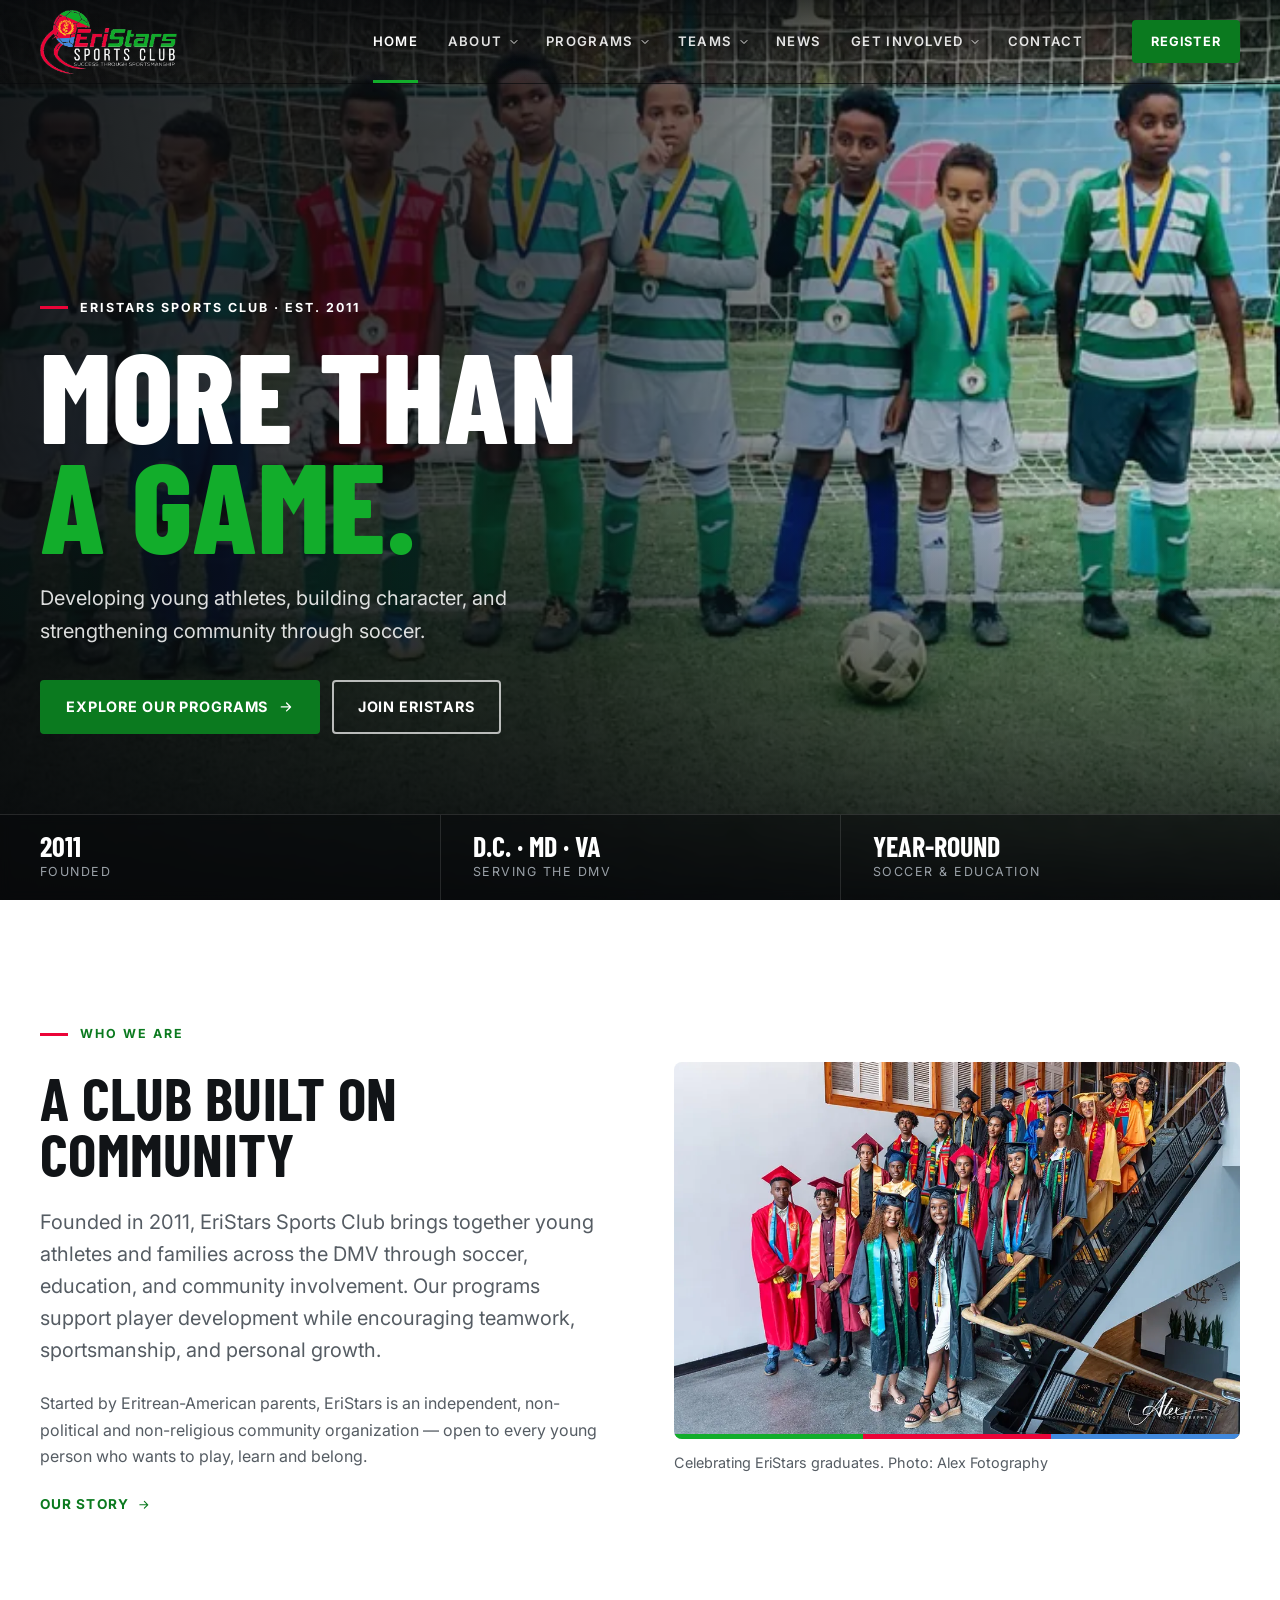
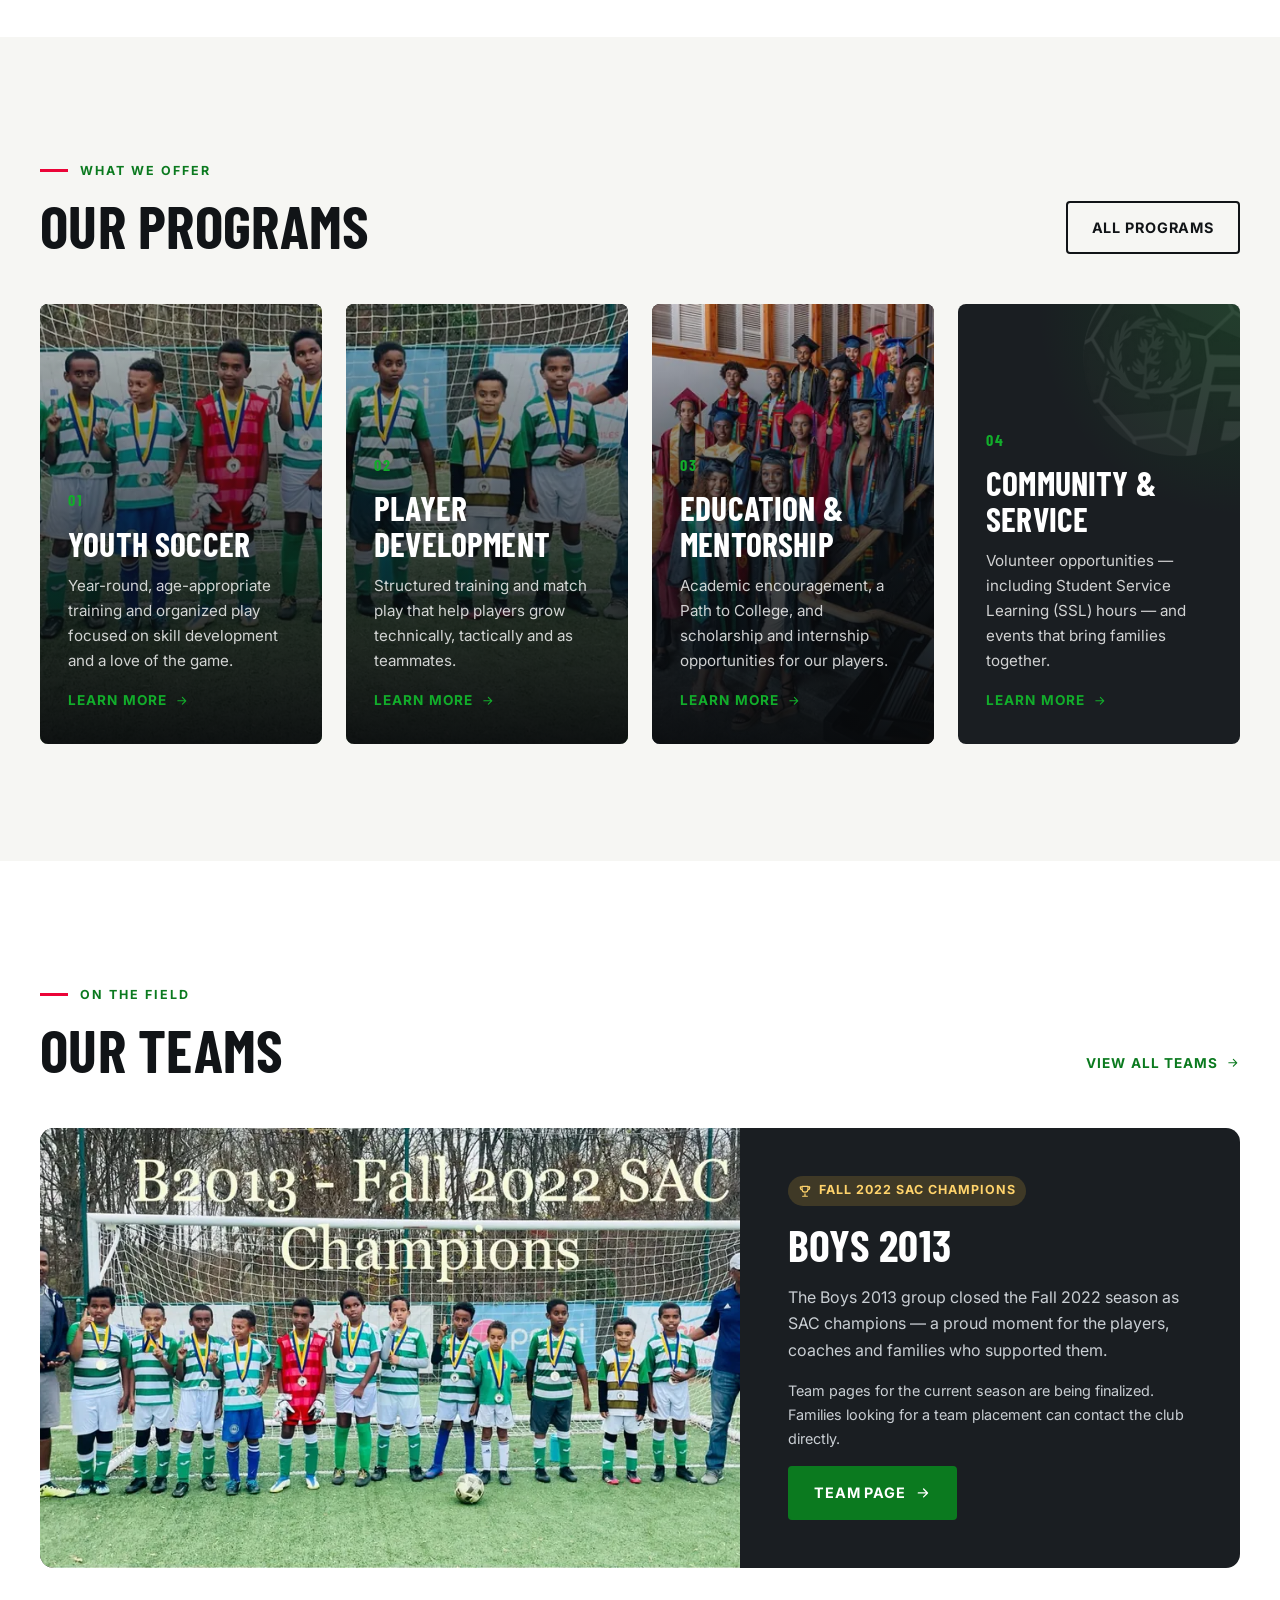
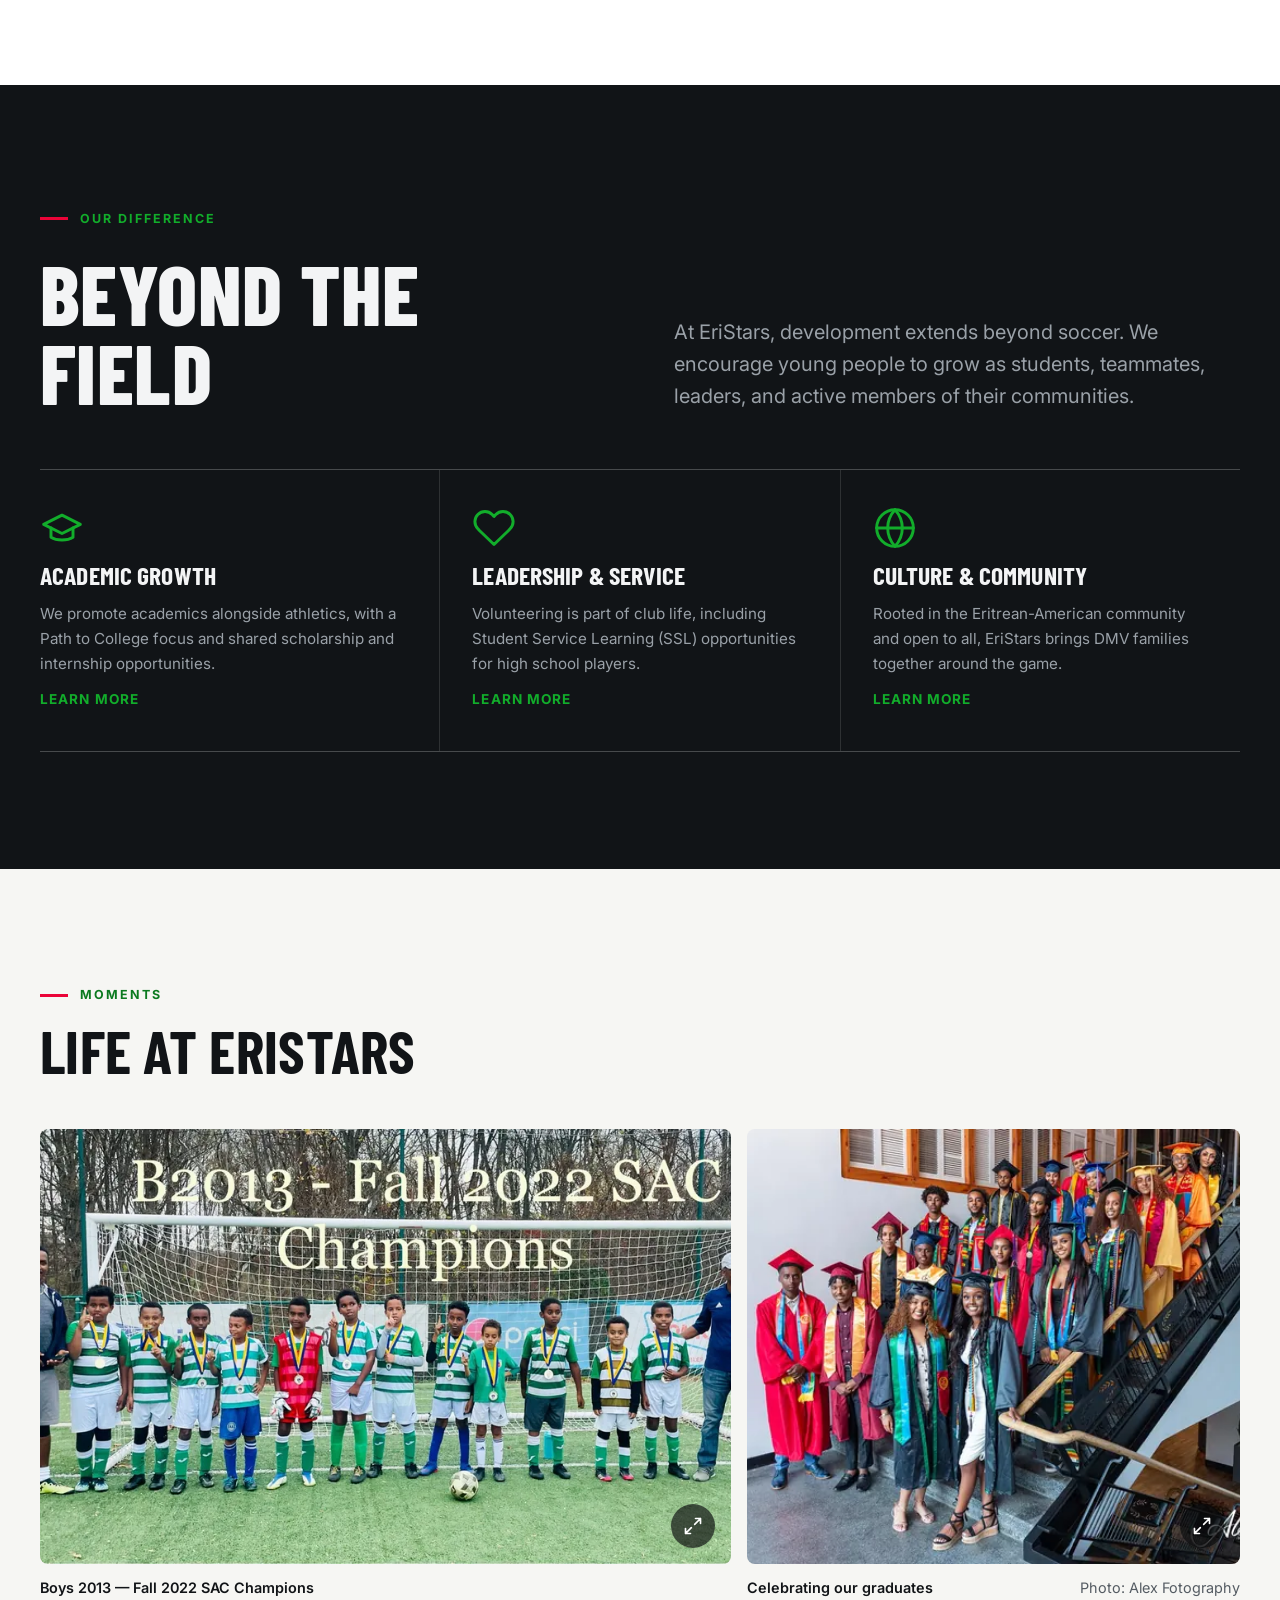
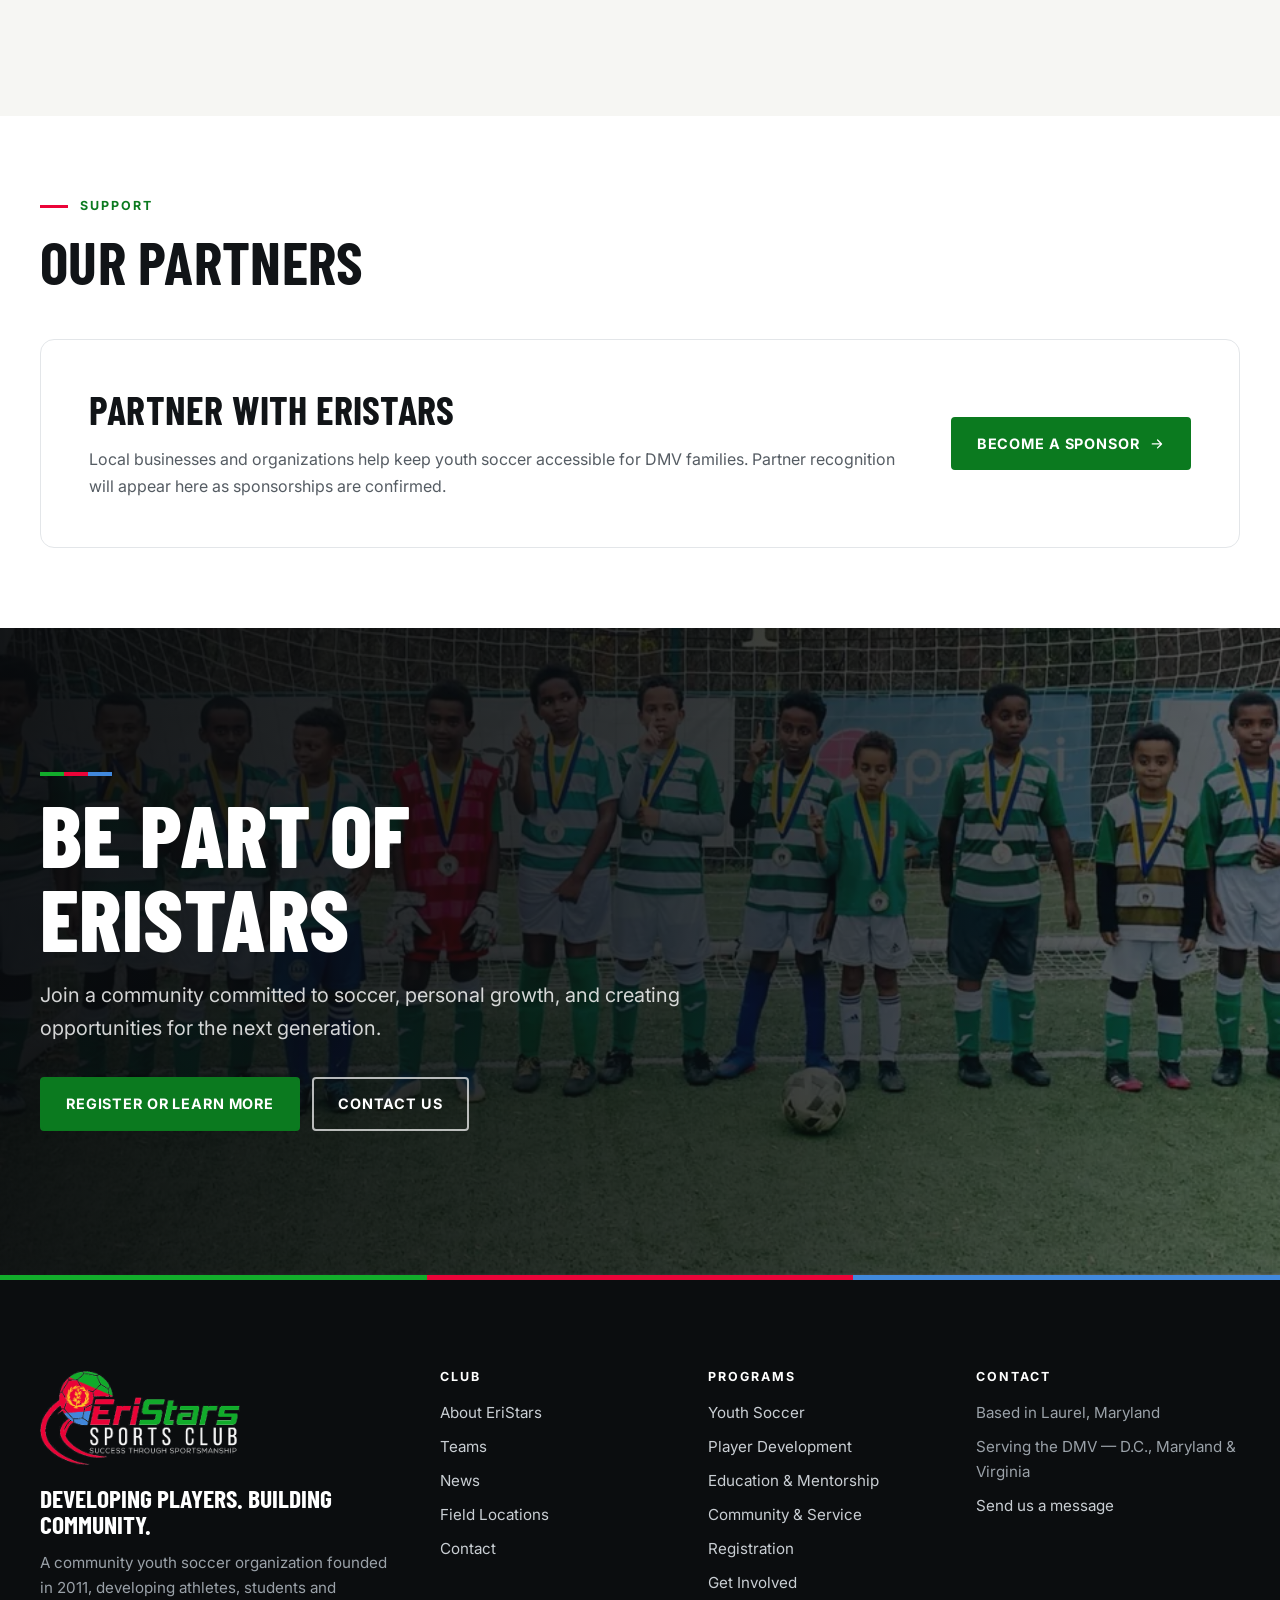
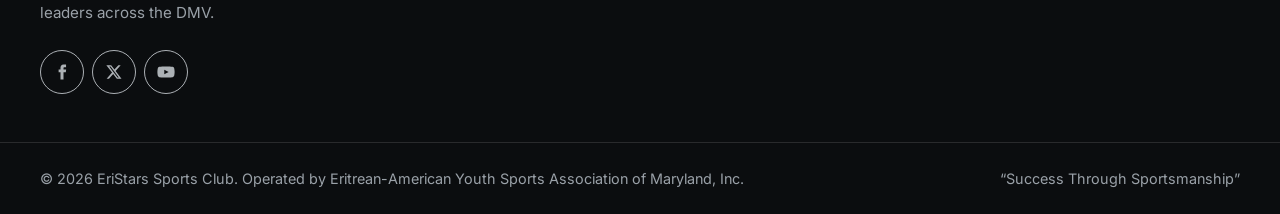
==== index.html @ a5e8aa61 "Initial Commit" ====
<!doctype html>
<html lang="en">
<head>
  <meta charset="utf-8">
  <meta name="viewport" content="width=device-width, initial-scale=1">
  <title>EriStars Sports Club | Youth Soccer in the DMV Since 2011</title>
  <meta name="description" content="EriStars Sports Club develops young athletes, builds character and strengthens community through year-round youth soccer, education and service across Washington, D.C., Maryland and Virginia.">
  <meta name="theme-color" content="#0b0d0f">
  <meta property="og:type" content="website">
  <meta property="og:site_name" content="EriStars Sports Club">
  <meta property="og:title" content="EriStars Sports Club — More Than a Game">
  <meta property="og:description" content="Developing young athletes, building character, and strengthening community through soccer across the DMV.">
  <meta property="og:image" content="assets/images/team-hero-1200.jpg">
  <meta name="twitter:card" content="summary_large_image">
  <link rel="icon" href="assets/images/favicon-32.png" sizes="32x32" type="image/png">
  <link rel="icon" href="assets/images/favicon-192.png" sizes="192x192" type="image/png">
  <link rel="apple-touch-icon" href="assets/images/apple-touch-icon.png">
  <link rel="preconnect" href="https://fonts.googleapis.com">
  <link rel="preconnect" href="https://fonts.gstatic.com" crossorigin>
  <link rel="stylesheet" href="https://fonts.googleapis.com/css2?family=Barlow+Condensed:wght@600;700;800&family=Inter:wght@400;500;600;700&display=swap">
  <link rel="stylesheet" href="assets/css/tokens.css">
  <link rel="stylesheet" href="assets/css/main.css">
  <script defer src="assets/data/site.js"></script>
  <script defer src="assets/data/images.js"></script>
  <script defer src="assets/data/programs.js"></script>
  <script defer src="assets/data/teams.js"></script>
  <script defer src="assets/data/content.js"></script>
  <script defer src="assets/js/main.js"></script>
  <script type="application/ld+json">
  {
    "@context": "https://schema.org",
    "@type": "SportsOrganization",
    "name": "EriStars Sports Club",
    "legalName": "Eritrean-American Youth Sports Association of Maryland, Inc.",
    "foundingDate": "2011",
    "sport": "Soccer",
    "description": "Community youth soccer organization founded by Eritrean-American parents, serving youth and families in the Washington, D.C. metropolitan area.",
    "address": { "@type": "PostalAddress", "addressLocality": "Laurel", "addressRegion": "MD", "addressCountry": "US" },
    "areaServed": ["Washington, DC", "Maryland", "Virginia"],
    "sameAs": [
      "https://www.facebook.com/eri.stars.58",
      "https://twitter.com/EristarC",
      "https://www.youtube.com/channel/UCK8b0le_HKcMzNmzIKthJNQ"
    ]
  }
  </script>
</head>
<body data-page="home" class="has-hero">
  <a class="skip-link" href="#main">Skip to main content</a>
  <div class="header-slot" data-site-header></div>

  <main id="main">
    <!-- 1 · Hero -->
    <section class="hero" aria-labelledby="hero-title">
      <div class="hero-media">
        <img src="assets/images/team-hero-1280.webp"
             srcset="assets/images/team-hero-768.webp 768w, assets/images/team-hero-1280.webp 1280w, assets/images/team-hero-2048.webp 2048w"
             sizes="100vw" width="2048" height="753" fetchpriority="high" decoding="async"
             alt="EriStars youth players in green-and-white striped kits line up on the field wearing medals, with two coaches.">
      </div>
      <div class="container hero-content">
        <span class="eyebrow">EriStars Sports Club · Est. 2011</span>
        <h1 class="hero-title" id="hero-title">More than <em>a game.</em></h1>
        <p class="hero-lead">Developing young athletes, building character, and strengthening community through soccer.</p>
        <div class="btn-row">
          <a class="btn" href="programs.html">Explore our programs
            <svg viewBox="0 0 24 24" fill="none" stroke="currentColor" stroke-width="2" stroke-linecap="round" stroke-linejoin="round" aria-hidden="true"><path d="M5 12h14M13 6l6 6-6 6"/></svg>
          </a>
          <a class="btn btn--outline-light" href="register.html">Join EriStars</a>
        </div>
      </div>
      <div class="hero-bar">
        <div class="container">
          <ul class="hero-facts" role="list">
            <li><strong>2011</strong><span>Founded</span></li>
            <li><strong>D.C. · MD · VA</strong><span>Serving the DMV</span></li>
            <li><strong>Year-round</strong><span>Soccer &amp; education</span></li>
          </ul>
        </div>
      </div>
    </section>

    <!-- 2 · Club introduction -->
    <section class="section" aria-labelledby="intro-title">
      <div class="container split">
        <div class="stack-lg">
          <span class="eyebrow">Who we are</span>
          <h2 id="intro-title">A club built on community</h2>
          <p class="lead">Founded in 2011, EriStars Sports Club brings together young athletes and families across the DMV through soccer, education, and community involvement. Our programs support player development while encouraging teamwork, sportsmanship, and personal growth.</p>
          <p class="text-muted">Started by Eritrean-American parents, EriStars is an independent, non-political and non-religious community organization — open to every young person who wants to play, learn and belong.</p>
          <a class="link-arrow" href="about.html#story">Our story
            <svg viewBox="0 0 24 24" fill="none" stroke="currentColor" stroke-width="2" stroke-linecap="round" stroke-linejoin="round" aria-hidden="true"><path d="M5 12h14M13 6l6 6-6 6"/></svg>
          </a>
        </div>
        <figure>
          <div class="media-frame media-frame--accent ratio-3x2">
            <img src="assets/images/graduates-960.webp"
                 srcset="assets/images/graduates-600.webp 600w, assets/images/graduates-960.webp 960w, assets/images/graduates-1500.webp 1500w"
                 sizes="(min-width: 900px) 50vw, 100vw" width="1500" height="1001" loading="lazy" decoding="async"
                 alt="A group of EriStars graduates in caps and gowns, many wearing stoles in the colors of the Eritrean flag, pose on a staircase.">
          </div>
          <figcaption class="media-caption">Celebrating EriStars graduates. Photo: Alex Fotography</figcaption>
        </figure>
      </div>
    </section>

    <!-- 3 · Programs -->
    <section class="section section--paper" aria-labelledby="programs-title">
      <div class="container">
        <div class="section-head section-head--row">
          <div class="stack">
            <span class="eyebrow">What we offer</span>
            <h2 id="programs-title">Our programs</h2>
          </div>
          <a class="btn btn--outline" href="programs.html">All programs</a>
        </div>
        <div data-render="program-cards"></div>
      </div>
    </section>

    <!-- 4 · Teams -->
    <section class="section" aria-labelledby="teams-title">
      <div class="container">
        <div class="section-head section-head--row">
          <div class="stack">
            <span class="eyebrow">On the field</span>
            <h2 id="teams-title">Our teams</h2>
          </div>
          <a class="link-arrow" href="teams.html">View all teams
            <svg viewBox="0 0 24 24" fill="none" stroke="currentColor" stroke-width="2" stroke-linecap="round" stroke-linejoin="round" aria-hidden="true"><path d="M5 12h14M13 6l6 6-6 6"/></svg>
          </a>
        </div>
        <div data-render="team-feature"></div>
      </div>
    </section>

    <!-- 5 · Beyond the field -->
    <section class="section section--dark" aria-labelledby="beyond-title">
      <div class="container">
        <div class="split" style="align-items:end;margin-bottom:clamp(2.5rem,2rem + 2vw,4rem)">
          <div class="stack-lg">
            <span class="eyebrow">Our difference</span>
            <h2 id="beyond-title" class="h1">Beyond the field</h2>
          </div>
          <p class="lead">At EriStars, development extends beyond soccer. We encourage young people to grow as students, teammates, leaders, and active members of their communities.</p>
        </div>
        <div class="pillars">
          <article class="pillar">
            <svg class="pillar-icon" viewBox="0 0 24 24" fill="none" stroke="currentColor" stroke-width="1.6" stroke-linecap="round" stroke-linejoin="round" aria-hidden="true"><path d="M22 10 12 5 2 10l10 5 10-5z"/><path d="M6 12v5c3 2 9 2 12 0v-5"/></svg>
            <h3>Academic growth</h3>
            <p>We promote academics alongside athletics, with a Path to College focus and shared scholarship and internship opportunities.</p>
            <a class="link-arrow" href="community.html#academics">Learn more</a>
          </article>
          <article class="pillar">
            <svg class="pillar-icon" viewBox="0 0 24 24" fill="none" stroke="currentColor" stroke-width="1.6" stroke-linecap="round" stroke-linejoin="round" aria-hidden="true"><path d="M20.8 4.6a5.5 5.5 0 0 0-7.8 0L12 5.7l-1-1.1a5.5 5.5 0 0 0-7.8 7.8l1 1.1L12 21l7.8-7.5 1-1.1a5.5 5.5 0 0 0 0-7.8z"/></svg>
            <h3>Leadership &amp; service</h3>
            <p>Volunteering is part of club life, including Student Service Learning (SSL) opportunities for high school players.</p>
            <a class="link-arrow" href="community.html#service">Learn more</a>
          </article>
          <article class="pillar">
            <svg class="pillar-icon" viewBox="0 0 24 24" fill="none" stroke="currentColor" stroke-width="1.6" stroke-linecap="round" stroke-linejoin="round" aria-hidden="true"><circle cx="12" cy="12" r="10"/><path d="M2 12h20M12 2a15 15 0 0 1 4 10 15 15 0 0 1-4 10 15 15 0 0 1-4-10 15 15 0 0 1 4-10z"/></svg>
            <h3>Culture &amp; community</h3>
            <p>Rooted in the Eritrean-American community and open to all, EriStars brings DMV families together around the game.</p>
            <a class="link-arrow" href="community.html#culture">Learn more</a>
          </article>
        </div>
      </div>
    </section>

    <!-- 6 · Latest news (hidden automatically until articles exist) -->
    <section class="section" aria-labelledby="news-title">
      <div class="container">
        <div class="section-head section-head--row">
          <div class="stack">
            <span class="eyebrow">News</span>
            <h2 id="news-title">Latest from EriStars</h2>
          </div>
          <a class="btn btn--outline" href="news.html">All news</a>
        </div>
        <div data-render="news-list" data-limit="3" data-hide-section-when-empty></div>
      </div>
    </section>

    <!-- 7 · Gallery -->
    <section class="section section--paper" aria-labelledby="gallery-title">
      <div class="container">
        <div class="section-head">
          <span class="eyebrow">Moments</span>
          <h2 id="gallery-title">Life at EriStars</h2>
        </div>
        <div data-render="gallery"></div>
      </div>
    </section>

    <!-- 8 · Partners -->
    <section class="section section--tight" aria-labelledby="partners-title">
      <div class="container">
        <div class="section-head">
          <span class="eyebrow">Support</span>
          <h2 id="partners-title">Our partners</h2>
        </div>
        <div data-render="partners"></div>
      </div>
    </section>

    <!-- 9 · Final call to action -->
    <section class="cta-band" aria-labelledby="cta-title">
      <div class="cta-band-media">
        <img src="assets/images/team-hero-1280.webp"
             srcset="assets/images/team-hero-768.webp 768w, assets/images/team-hero-1280.webp 1280w, assets/images/team-hero-2048.webp 2048w"
             sizes="100vw" width="2048" height="753" loading="lazy" decoding="async" alt="">
      </div>
      <div class="container">
        <div class="stripe"><span></span></div>
        <h2 id="cta-title">Be part of EriStars</h2>
        <p>Join a community committed to soccer, personal growth, and creating opportunities for the next generation.</p>
        <div class="btn-row">
          <a class="btn" href="register.html">Register or learn more</a>
          <a class="btn btn--outline-light" href="contact.html">Contact us</a>
        </div>
      </div>
    </section>
  </main>

  <div data-site-footer></div>
  <noscript><p class="container no-js-note">Some sections of this site need JavaScript. Pages: <a href="about.html">About</a> · <a href="programs.html">Programs</a> · <a href="teams.html">Teams</a> · <a href="register.html">Register</a> · <a href="contact.html">Contact</a></p></noscript>
</body>
</html>
---- assets/css/tokens.css ----
/* ==========================================================================
   EriStars design tokens
   Colors are sampled from the official club logo (assets/images/logo.png).
   Change values here; every page and component reads from these variables.
   ========================================================================== */

:root {
  /* ---- Brand (from the logo) ---- */
  --brand-green: #12ad2b;        /* "Stars" wordmark green — accents on dark backgrounds */
  --brand-green-700: #0b7a1f;    /* AA-contrast green for buttons & text on light backgrounds */
  --brand-green-800: #086418;    /* hover / pressed */
  --brand-red: #eb0438;          /* "Eri" wordmark red — used sparingly */
  --brand-red-700: #c4022e;
  --brand-blue: #4189dd;         /* ball / flag blue — identity stripe only */

  /* ---- Neutrals ---- */
  --ink-950: #0b0d0f;            /* deepest background */
  --ink-900: #111417;            /* primary dark surface */
  --ink-800: #1a1e22;
  --ink-700: #2a3036;
  --gray-600: #555c63;           /* supporting text on light (AA on white & paper) */
  --gray-500: #6b7279;
  --gray-400: #9aa1a8;           /* supporting text on dark */
  --gray-300: #c9ced3;
  --gray-200: #e3e6e9;
  --gray-100: #eef0f2;
  --paper: #f6f6f3;              /* soft off-white section background */
  --white: #ffffff;

  /* ---- Semantic ---- */
  --text: var(--ink-900);
  --text-muted: var(--gray-600);
  --text-on-dark: #f3f4f5;
  --text-on-dark-muted: var(--gray-400);
  --surface: var(--white);
  --surface-alt: var(--paper);
  --surface-dark: var(--ink-900);
  --border: var(--gray-200);
  --border-dark: rgba(255, 255, 255, 0.12);
  --focus: #3b8cff;

  /* ---- Typography ---- */
  --font-display: "Barlow Condensed", "Arial Narrow", "Helvetica Neue", Arial, sans-serif;
  --font-body: "Inter", system-ui, -apple-system, "Segoe UI", Roboto, Arial, sans-serif;

  --fs-hero: clamp(3.4rem, 1.6rem + 8vw, 8.5rem);
  --fs-h1: clamp(2.75rem, 1.7rem + 4.4vw, 5.25rem);
  --fs-h2: clamp(2.2rem, 1.5rem + 2.8vw, 3.75rem);
  --fs-h3: clamp(1.45rem, 1.2rem + 0.9vw, 1.9rem);
  --fs-h4: 1.2rem;
  --fs-lead: clamp(1.075rem, 1rem + 0.35vw, 1.25rem);
  --fs-body: 1rem;
  --fs-sm: 0.9rem;
  --fs-xs: 0.78rem;

  /* ---- Spacing (8pt scale) ---- */
  --space-1: 0.25rem;
  --space-2: 0.5rem;
  --space-3: 0.75rem;
  --space-4: 1rem;
  --space-5: 1.5rem;
  --space-6: 2rem;
  --space-7: 3rem;
  --space-8: 4rem;
  --space-9: 6rem;
  --section-y: clamp(4rem, 2.5rem + 6vw, 8rem);

  /* ---- Layout ---- */
  --container: 1240px;
  --container-narrow: 820px;
  --gutter: clamp(1rem, 0.5rem + 2.5vw, 2.5rem);
  --header-h: 72px;

  /* ---- Shape & motion ---- */
  --radius-sm: 4px;
  --radius: 8px;
  --radius-lg: 14px;
  --shadow-sm: 0 1px 2px rgba(11, 13, 15, 0.06), 0 2px 8px rgba(11, 13, 15, 0.06);
  --shadow: 0 10px 30px -12px rgba(11, 13, 15, 0.28);
  --ease: cubic-bezier(0.2, 0.7, 0.2, 1);
  --dur: 220ms;
}

@media (min-width: 1024px) {
  :root { --header-h: 84px; }
}

@media (prefers-reduced-motion: reduce) {
  :root { --dur: 0ms; }
}
---- assets/css/main.css ----
/* ==========================================================================
   EriStars Sports Club — main stylesheet
   Order: base → layout → typography → buttons → header → heroes → sections
          → components → footer → utilities
   All colors / sizes come from tokens.css.
   ========================================================================== */

/* ---------- Base ---------- */
*, *::before, *::after { box-sizing: border-box; }
html { -webkit-text-size-adjust: 100%; scroll-padding-top: calc(var(--header-h) + 16px); }
@media (prefers-reduced-motion: no-preference) { html { scroll-behavior: smooth; } }
body {
  margin: 0;
  font-family: var(--font-body);
  font-size: var(--fs-body);
  line-height: 1.65;
  color: var(--text);
  background: var(--surface);
  -webkit-font-smoothing: antialiased;
  text-rendering: optimizeLegibility;
  overflow-x: hidden;
}
img, picture, svg, video { display: block; max-width: 100%; }
img { height: auto; }
a { color: inherit; }
button, input, select, textarea { font: inherit; color: inherit; }
h1, h2, h3, h4, p, ul, ol, dl, figure { margin: 0; }
ul[role="list"], ol[role="list"] { list-style: none; padding: 0; }
:focus-visible { outline: 3px solid var(--focus); outline-offset: 3px; border-radius: 2px; }
::selection { background: var(--brand-green); color: var(--ink-950); }

.skip-link {
  position: absolute; left: 1rem; top: -100px; z-index: 1000;
  background: var(--white); color: var(--ink-900); padding: .75rem 1rem;
  font-weight: 600; border-radius: var(--radius-sm); box-shadow: var(--shadow);
}
.skip-link:focus { top: 1rem; }
.visually-hidden {
  position: absolute !important; width: 1px; height: 1px; padding: 0; margin: -1px;
  overflow: hidden; clip: rect(0 0 0 0); white-space: nowrap; border: 0;
}

/* ---------- Layout ---------- */
.container { width: 100%; max-width: calc(var(--container) + var(--gutter) * 2); margin-inline: auto; padding-inline: var(--gutter); }
.container--narrow { max-width: calc(var(--container-narrow) + var(--gutter) * 2); }

.section { padding-block: var(--section-y); }
.section--tight { padding-block: clamp(3rem, 2rem + 4vw, 5rem); }
.section--paper { background: var(--surface-alt); }
.section--dark { background: var(--surface-dark); color: var(--text-on-dark); }
.section--dark .text-muted, .section--dark .lead { color: var(--text-on-dark-muted); }

.section-head { display: grid; gap: var(--space-4); margin-bottom: clamp(2rem, 1.5rem + 2vw, 3.5rem); max-width: 760px; }
.section-head--row { max-width: none; grid-template-columns: 1fr; align-items: end; }
@media (min-width: 800px) { .section-head--row { grid-template-columns: 1fr auto; gap: var(--space-6); } }

.split { display: grid; gap: clamp(2rem, 1rem + 4vw, 5rem); align-items: center; }
@media (min-width: 900px) {
  .split { grid-template-columns: 1fr 1fr; }
  .split--wide-media { grid-template-columns: 5fr 7fr; }
  .split--reverse > :first-child { order: 2; }
}

.grid { display: grid; gap: var(--space-5); }
@media (min-width: 640px) { .grid--2, .grid--3, .grid--4 { grid-template-columns: repeat(2, 1fr); } }
@media (min-width: 1000px) { .grid--3 { grid-template-columns: repeat(3, 1fr); } .grid--4 { grid-template-columns: repeat(4, 1fr); } }

.stack > * + * { margin-top: var(--space-4); }
.stack-lg > * + * { margin-top: var(--space-5); }

/* ---------- Typography ---------- */
.display, h1, h2, h3 {
  font-family: var(--font-display);
  font-weight: 700;
  line-height: 0.95;
  letter-spacing: 0.005em;
  text-transform: uppercase;
}
h1, .h1 { font-size: var(--fs-h1); font-weight: 800; }
h2, .h2 { font-size: var(--fs-h2); }
h3, .h3 { font-size: var(--fs-h3); line-height: 1.05; }
h4, .h4 { font-family: var(--font-body); font-size: var(--fs-h4); font-weight: 700; line-height: 1.3; }
.lead { font-size: var(--fs-lead); line-height: 1.6; color: var(--text-muted); max-width: 62ch; }
.text-muted { color: var(--text-muted); }
.prose { max-width: 68ch; }
.prose p + p { margin-top: 1em; }

.eyebrow {
  display: inline-flex; align-items: center; gap: .75rem;
  font-family: var(--font-body); font-size: var(--fs-xs); font-weight: 700;
  letter-spacing: .16em; text-transform: uppercase; color: var(--brand-green-700);
}
.eyebrow::before { content: ""; width: 28px; height: 3px; background: var(--brand-red); flex: none; }
.section--dark .eyebrow, .on-dark .eyebrow { color: var(--brand-green); }

/* Tri-color identity stripe — echoes the ball/flag in the logo */
.stripe { display: flex; height: 4px; width: 72px; }
.stripe::before, .stripe::after, .stripe span { content: ""; flex: 1; }
.stripe::before { background: var(--brand-green); }
.stripe span { background: var(--brand-red); }
.stripe::after { background: var(--brand-blue); }
.stripe--full { width: 100%; height: 5px; }

/* ---------- Buttons & links ---------- */
.btn {
  --btn-bg: var(--brand-green-700); --btn-fg: var(--white); --btn-bd: var(--btn-bg);
  display: inline-flex; align-items: center; justify-content: center; gap: .6rem;
  min-height: 48px; padding: .8rem 1.5rem;
  font-family: var(--font-body); font-size: .9rem; font-weight: 700; letter-spacing: .06em; text-transform: uppercase;
  color: var(--btn-fg); background: var(--btn-bg); border: 2px solid var(--btn-bd); border-radius: var(--radius-sm);
  text-decoration: none; cursor: pointer;
  transition: background var(--dur) var(--ease), color var(--dur) var(--ease), border-color var(--dur) var(--ease), transform var(--dur) var(--ease);
}
.btn:hover { --btn-bg: var(--brand-green-800); }
.btn:active { transform: translateY(1px); }
.btn svg { width: 1.1em; height: 1.1em; flex: none; transition: transform var(--dur) var(--ease); }
.btn:hover svg { transform: translateX(3px); }
.btn--light { --btn-bg: var(--white); --btn-fg: var(--ink-900); }
.btn--light:hover { --btn-bg: var(--gray-100); }
.btn--outline { --btn-bg: transparent; --btn-fg: var(--ink-900); --btn-bd: var(--ink-900); }
.btn--outline:hover { --btn-bg: var(--ink-900); --btn-fg: var(--white); --btn-bd: var(--ink-900); }
.btn--outline-light { --btn-bg: transparent; --btn-fg: var(--white); --btn-bd: rgba(255,255,255,.7); }
.btn--outline-light:hover { --btn-bg: var(--white); --btn-fg: var(--ink-900); --btn-bd: var(--white); }
.btn--sm { min-height: 40px; padding: .55rem 1.1rem; font-size: .8rem; }
.btn-row { display: flex; flex-wrap: wrap; gap: var(--space-3); }

.link-arrow {
  display: inline-flex; align-items: center; gap: .5rem;
  font-weight: 700; font-size: .85rem; letter-spacing: .08em; text-transform: uppercase;
  color: var(--brand-green-700); text-decoration: none;
  border-bottom: 2px solid transparent; padding-bottom: 2px;
  transition: border-color var(--dur) var(--ease), gap var(--dur) var(--ease);
}
.link-arrow:hover { border-color: currentColor; gap: .75rem; }
.section--dark .link-arrow, .on-dark .link-arrow { color: var(--brand-green); }
.link-arrow svg { width: 1em; height: 1em; }

/* ---------- Header ---------- */
.header-slot { min-height: var(--header-h); }
.has-hero .header-slot { min-height: 0; }

.site-header {
  position: sticky; top: 0; z-index: 100;
  height: var(--header-h);
  background: var(--ink-950); color: var(--white);
  border-bottom: 1px solid var(--border-dark);
  transition: background var(--dur) var(--ease), border-color var(--dur) var(--ease), box-shadow var(--dur) var(--ease);
}
.has-hero .site-header { position: fixed; inset: 0 0 auto 0; }
.has-hero .site-header.is-transparent {
  background: linear-gradient(180deg, rgba(8,10,12,.7), rgba(8,10,12,0));
  border-color: transparent;
}
.site-header.is-scrolled { box-shadow: 0 8px 24px -12px rgba(0,0,0,.6); }

.header-inner { height: 100%; display: flex; align-items: center; gap: var(--space-5); }
.brand { display: flex; align-items: center; flex: none; height: 100%; padding-block: 8px; }
.brand img { height: 100%; width: auto; max-height: 64px; }

.primary-nav { display: none; margin-left: auto; height: 100%; }
.nav-list { display: flex; align-items: stretch; height: 100%; gap: .25rem; list-style: none; margin: 0; padding: 0; }
.nav-item { position: relative; display: flex; align-items: center; }
.nav-link {
  display: inline-flex; align-items: center; gap: .35rem; height: 100%;
  padding: 0 .8rem; background: none; border: 0; cursor: pointer;
  font-size: .82rem; font-weight: 600; letter-spacing: .1em; text-transform: uppercase;
  color: rgba(255,255,255,.88); text-decoration: none; position: relative;
}
.nav-link::after {
  content: ""; position: absolute; left: .8rem; right: .8rem; bottom: 0; height: 3px;
  background: var(--brand-green); transform: scaleX(0); transform-origin: left;
  transition: transform var(--dur) var(--ease);
}
.nav-link:hover, .nav-item.is-open > .nav-link { color: var(--white); }
.nav-link:hover::after, .nav-link[aria-current="page"]::after, .nav-link.is-current::after { transform: scaleX(1); }
.nav-link[aria-current="page"], .nav-link.is-current { color: var(--white); }
.nav-link .chev { width: 12px; height: 12px; transition: transform var(--dur) var(--ease); }
.nav-item.is-open .chev { transform: rotate(180deg); }

.dropdown {
  position: absolute; top: 100%; left: 0; min-width: 240px;
  background: var(--white); color: var(--ink-900);
  border-top: 3px solid var(--brand-green); border-radius: 0 0 var(--radius) var(--radius);
  box-shadow: var(--shadow); padding: .5rem; list-style: none; margin: 0;
  opacity: 0; visibility: hidden; transform: translateY(6px);
  transition: opacity var(--dur) var(--ease), transform var(--dur) var(--ease), visibility var(--dur);
}
.nav-item.is-open .dropdown { opacity: 1; visibility: visible; transform: none; }
.dropdown a {
  display: block; padding: .65rem .85rem; border-radius: var(--radius-sm);
  font-size: .92rem; font-weight: 500; text-decoration: none;
}
.dropdown a:hover, .dropdown a:focus-visible { background: var(--gray-100); color: var(--brand-green-700); }
.dropdown a[aria-current="page"] { color: var(--brand-green-700); font-weight: 700; }

.header-actions { display: flex; align-items: center; gap: var(--space-3); margin-left: auto; }
.header-register { display: none; }

.menu-toggle {
  display: inline-flex; align-items: center; justify-content: center;
  width: 48px; height: 48px; margin-right: -8px;
  background: none; border: 0; color: var(--white); cursor: pointer; border-radius: var(--radius-sm);
}
.menu-toggle svg { width: 28px; height: 28px; }

@media (min-width: 1100px) {
  .primary-nav { display: block; }
  .header-actions { margin-left: var(--space-3); }
  .header-register { display: inline-flex; }
  .menu-toggle { display: none; }
}

/* Mobile drawer */
.drawer {
  position: fixed; inset: 0; z-index: 200; visibility: hidden;
}
.drawer.is-open { visibility: visible; }
.drawer-backdrop {
  position: absolute; inset: 0; background: rgba(5,6,8,.6); opacity: 0;
  transition: opacity var(--dur) var(--ease);
}
.drawer.is-open .drawer-backdrop { opacity: 1; }
.drawer-panel {
  position: absolute; inset: 0 0 0 auto; width: min(420px, 100%);
  background: var(--ink-900); color: var(--white);
  display: flex; flex-direction: column;
  transform: translateX(100%); transition: transform 300ms var(--ease);
}
.drawer.is-open .drawer-panel { transform: none; }
.drawer-head {
  display: flex; align-items: center; justify-content: space-between;
  height: var(--header-h); padding-inline: var(--gutter); border-bottom: 1px solid var(--border-dark); flex: none;
}
.drawer-head img { height: 44px; width: auto; }
.drawer-body { overflow-y: auto; padding: var(--space-4) var(--gutter) var(--space-6); flex: 1; }
.drawer-nav { list-style: none; margin: 0; padding: 0; }
.drawer-nav > li { border-bottom: 1px solid var(--border-dark); }
.drawer-link, .drawer-toggle {
  display: flex; width: 100%; align-items: center; justify-content: space-between;
  padding: 1rem 0; min-height: 56px; background: none; border: 0; cursor: pointer; text-align: left;
  font-family: var(--font-display); font-size: 1.6rem; font-weight: 700; text-transform: uppercase; letter-spacing: .02em;
  color: var(--white); text-decoration: none;
}
.drawer-link[aria-current="page"], .drawer-toggle.is-current { color: var(--brand-green); }
.drawer-toggle svg { width: 20px; height: 20px; transition: transform var(--dur) var(--ease); }
.drawer-toggle[aria-expanded="true"] svg { transform: rotate(180deg); }
.drawer-sub { list-style: none; margin: 0; padding: 0 0 1rem; }
.drawer-sub[hidden] { display: none; }
.drawer-sub a {
  display: block; padding: .6rem 0 .6rem 1rem; border-left: 2px solid var(--ink-700);
  color: var(--gray-300); text-decoration: none; font-weight: 500;
}
.drawer-sub a:hover, .drawer-sub a[aria-current="page"] { color: var(--white); border-color: var(--brand-green); }
.drawer-foot { padding: var(--space-5) var(--gutter); border-top: 1px solid var(--border-dark); flex: none; }
.drawer-foot .btn { width: 100%; }
body.drawer-open { overflow: hidden; }

/* ---------- Home hero ---------- */
.hero {
  position: relative; isolation: isolate;
  min-height: min(100svh, 920px); display: flex; flex-direction: column; justify-content: flex-end;
  color: var(--white); background: var(--ink-950);
  padding-top: calc(var(--header-h) + 2rem);
}
.hero-media, .hero-media img { position: absolute; inset: 0; width: 100%; height: 100%; }
.hero-media { z-index: -2; }
.hero-media img { object-fit: cover; object-position: 50% 0%; }
.hero::before {
  content: ""; position: absolute; inset: 0; z-index: -1;
  background:
    linear-gradient(90deg, rgba(8,10,12,.92) 0%, rgba(8,10,12,.7) 42%, rgba(8,10,12,.25) 75%, rgba(8,10,12,.1) 100%),
    linear-gradient(0deg, rgba(8,10,12,.95) 0%, rgba(8,10,12,0) 45%);
}
@media (max-width: 799px) {
  .hero::before { background: linear-gradient(0deg, rgba(8,10,12,.96) 10%, rgba(8,10,12,.65) 55%, rgba(8,10,12,.35) 100%); }
  .hero-media img { object-position: 30% 0%; }
}
.hero-content { padding-bottom: clamp(2.5rem, 1rem + 5vw, 5rem); }
.hero-content .eyebrow { color: var(--white); }
.hero-title { font-size: var(--fs-hero); font-weight: 800; line-height: .86; margin: 1.25rem 0 1.5rem; max-width: 10ch; }
.hero-title em { font-style: normal; color: var(--brand-green); }
.hero-lead { font-size: var(--fs-lead); max-width: 46ch; color: rgba(255,255,255,.86); margin-bottom: 2rem; }
.hero-bar { border-top: 1px solid var(--border-dark); background: rgba(8,10,12,.55); backdrop-filter: blur(6px); }
.hero-facts { display: grid; grid-template-columns: repeat(3, 1fr); list-style: none; margin: 0; padding: 0; }
.hero-facts li { padding: 1.1rem 0; display: grid; gap: .1rem; }
.hero-facts li + li { padding-left: 1rem; border-left: 1px solid var(--border-dark); }
@media (min-width: 800px) { .hero-facts li + li { padding-left: 2rem; } }
.hero-facts strong { font-family: var(--font-display); font-size: clamp(1.15rem, 1rem + 1vw, 1.75rem); font-weight: 700; text-transform: uppercase; line-height: 1; }
.hero-facts span { font-size: var(--fs-xs); letter-spacing: .12em; text-transform: uppercase; color: var(--gray-400); }

/* ---------- Interior page hero ---------- */
.page-hero {
  position: relative; isolation: isolate; overflow: hidden;
  background: var(--ink-900); color: var(--white);
  padding-block: clamp(3.5rem, 2rem + 6vw, 7rem) clamp(3rem, 2rem + 4vw, 5rem);
}
.page-hero-media { position: absolute; inset: 0; z-index: -2; }
.page-hero-media img { width: 100%; height: 100%; object-fit: cover; object-position: 50% 30%; }
.page-hero::before {
  content: ""; position: absolute; inset: 0; z-index: -1;
  background: linear-gradient(90deg, rgba(10,12,14,.95) 0%, rgba(10,12,14,.8) 50%, rgba(10,12,14,.55) 100%);
}
.page-hero:not(:has(.page-hero-media))::after {
  content: ""; position: absolute; right: -6%; top: -30%; width: 46%; aspect-ratio: 1; z-index: -1;
  border-radius: 50%; border: 1px solid rgba(255,255,255,.07);
  box-shadow: 0 0 0 60px rgba(255,255,255,.015), 0 0 0 140px rgba(255,255,255,.012);
}
.page-hero h1 { margin: 1rem 0 1.25rem; max-width: 14ch; }
.page-hero .lead { color: rgba(255,255,255,.8); }
.page-hero .eyebrow { color: var(--brand-green); }
.breadcrumbs ol { display: flex; flex-wrap: wrap; gap: .5rem; list-style: none; margin: 0 0 1.5rem; padding: 0; font-size: var(--fs-xs); letter-spacing: .1em; text-transform: uppercase; color: var(--gray-400); }
.breadcrumbs li + li::before { content: "/"; margin-right: .5rem; opacity: .5; }
.breadcrumbs a { color: var(--gray-300); text-decoration: none; }
.breadcrumbs a:hover { color: var(--white); text-decoration: underline; }

/* Sub-navigation (in-page anchors) */
.subnav { position: sticky; top: var(--header-h); z-index: 50; background: var(--white); border-bottom: 1px solid var(--border); }
.subnav ul { display: flex; gap: .25rem; overflow-x: auto; list-style: none; margin: 0; padding: 0; scrollbar-width: none; }
.subnav ul::-webkit-scrollbar { display: none; }
.subnav a {
  display: block; white-space: nowrap; padding: 1rem .9rem; font-size: .8rem; font-weight: 600;
  letter-spacing: .08em; text-transform: uppercase; color: var(--gray-600); text-decoration: none;
  border-bottom: 3px solid transparent;
}
.subnav a:hover { color: var(--ink-900); border-color: var(--gray-300); }

/* ---------- Media frames ---------- */
.media-frame { position: relative; border-radius: var(--radius); overflow: hidden; background: var(--gray-100); }
.media-frame img { width: 100%; height: 100%; object-fit: cover; }
.media-frame--accent::after {
  content: ""; position: absolute; left: 0; right: 0; bottom: 0; height: 5px;
  background: linear-gradient(90deg, var(--brand-green) 0 33.33%, var(--brand-red) 33.33% 66.66%, var(--brand-blue) 66.66%);
}
.media-caption { margin-top: .75rem; font-size: var(--fs-sm); color: var(--text-muted); }
.section--dark .media-caption { color: var(--text-on-dark-muted); }
.ratio-4x3 { aspect-ratio: 4 / 3; }
.ratio-16x10 { aspect-ratio: 16 / 10; }
.ratio-3x2 { aspect-ratio: 3 / 2; }

/* Stat / fact list */
.facts { display: grid; grid-template-columns: repeat(2, 1fr); gap: 1px; background: var(--border); border: 1px solid var(--border); border-radius: var(--radius); overflow: hidden; }
.facts > div { background: var(--surface); padding: 1.25rem; }
.facts dt { font-size: var(--fs-xs); font-weight: 700; letter-spacing: .12em; text-transform: uppercase; color: var(--text-muted); }
.facts dd { margin: .3rem 0 0; font-family: var(--font-display); font-size: 1.5rem; font-weight: 700; text-transform: uppercase; line-height: 1.1; }

/* ---------- Program cards ---------- */
.program-grid { display: grid; gap: var(--space-5); }
@media (min-width: 700px) { .program-grid { grid-template-columns: repeat(2, 1fr); } }
@media (min-width: 1100px) { .program-grid--4 { grid-template-columns: repeat(4, 1fr); } }
.program-card {
  position: relative; display: flex; flex-direction: column; min-height: 440px;
  border-radius: var(--radius); overflow: hidden; color: var(--white); background: var(--ink-900);
  text-decoration: none; isolation: isolate;
}
.program-card-media { position: absolute; inset: 0; z-index: -2; }
.program-card-media img { width: 100%; height: 100%; object-fit: cover; transition: transform 600ms var(--ease); }
.program-card::before {
  content: ""; position: absolute; inset: 0; z-index: -1;
  background: linear-gradient(0deg, rgba(8,10,12,.96) 0%, rgba(8,10,12,.75) 40%, rgba(8,10,12,.15) 100%);
}
.program-card--brand { background: var(--ink-800); }
.program-card--brand::before { background: radial-gradient(120% 80% at 100% 0%, rgba(18,173,43,.18), transparent 60%); }
.program-card--brand .program-mark {
  position: absolute; right: -14%; top: -10%; width: 70%; aspect-ratio: 1; opacity: .1; z-index: -1;
  background: url("../images/favicon-192.png") center / contain no-repeat; filter: grayscale(1);
}
.program-card-body { margin-top: auto; padding: 1.75rem; display: grid; gap: .75rem; }
.program-card-num { font-family: var(--font-display); font-size: 1rem; font-weight: 700; color: var(--brand-green); letter-spacing: .1em; }
.program-card h3 { font-size: clamp(1.7rem, 1.4rem + 1vw, 2.1rem); }
.program-card p { color: rgba(255,255,255,.8); font-size: .95rem; }
.program-card .link-arrow { color: var(--brand-green); margin-top: .25rem; justify-self: start; }
.program-card:hover .program-card-media img { transform: scale(1.04); }
.program-card:hover .link-arrow { border-color: currentColor; gap: .75rem; }

/* ---------- Program detail (programs page) ---------- */
.program-detail { display: grid; gap: clamp(1.5rem, 1rem + 3vw, 4rem); padding-block: clamp(2.5rem, 2rem + 3vw, 4.5rem); border-top: 1px solid var(--border); }
.program-detail:first-child { border-top: 0; padding-top: 0; }
@media (min-width: 900px) { .program-detail { grid-template-columns: 5fr 7fr; } }
.program-detail-media { border-radius: var(--radius); overflow: hidden; aspect-ratio: 4 / 3; background: var(--ink-800); position: relative; }
.program-detail-media img { width: 100%; height: 100%; object-fit: cover; }
.program-detail-media.is-brand { display: grid; place-items: center; }
.program-detail-media.is-brand img { width: 38%; height: auto; object-fit: contain; opacity: .9; }
.program-detail h2 { font-size: clamp(2rem, 1.5rem + 2vw, 3rem); margin: .75rem 0 1rem; }
.info-list { display: grid; gap: 0; margin-top: 1.5rem; border-top: 1px solid var(--border); }
.info-list > div { display: grid; grid-template-columns: 1fr; gap: .15rem; padding: .85rem 0; border-bottom: 1px solid var(--border); }
@media (min-width: 560px) { .info-list > div { grid-template-columns: 180px 1fr; gap: 1rem; } }
.info-list dt { font-size: var(--fs-xs); font-weight: 700; letter-spacing: .12em; text-transform: uppercase; color: var(--text-muted); padding-top: .2rem; }
.info-list dd { margin: 0; }
.tbc { color: var(--text-muted); font-style: italic; }
.checklist { list-style: none; padding: 0; display: grid; gap: .6rem; }
.checklist li { position: relative; padding-left: 1.75rem; }
.checklist li::before {
  content: ""; position: absolute; left: 0; top: .5em; width: 12px; height: 12px;
  border-radius: 2px; background: var(--brand-green-700); transform: rotate(45deg) scale(.75);
}

/* ---------- Team cards / feature ---------- */
.team-feature { display: grid; border-radius: var(--radius-lg); overflow: hidden; background: var(--ink-800); color: var(--white); }
@media (min-width: 960px) { .team-feature { grid-template-columns: 7fr 5fr; } }
.team-feature-media { position: relative; min-height: 280px; }
.team-feature-media img { position: absolute; inset: 0; width: 100%; height: 100%; object-fit: cover; }
.team-feature-body { padding: clamp(1.75rem, 1rem + 3vw, 3rem); display: grid; align-content: center; gap: 1rem; }
.team-feature-body h3 { font-size: clamp(2rem, 1.5rem + 2vw, 2.75rem); }
.team-feature-body p { color: var(--gray-300); }

.badge {
  display: inline-flex; align-items: center; gap: .4rem; align-self: start; justify-self: start;
  padding: .3rem .65rem; border-radius: 999px;
  font-size: var(--fs-xs); font-weight: 700; letter-spacing: .08em; text-transform: uppercase;
  background: var(--gray-100); color: var(--ink-800);
}
.badge--green { background: rgba(18,173,43,.14); color: var(--brand-green-800); }
.on-dark .badge, .team-feature .badge, .section--dark .badge { background: rgba(255,255,255,.1); color: var(--white); }
.badge--honour { background: rgba(255, 200, 60, .16) !important; color: #ffd36b !important; }
.badge svg { width: 14px; height: 14px; }

.team-card {
  display: flex; flex-direction: column; border-radius: var(--radius); overflow: hidden;
  background: var(--surface); border: 1px solid var(--border); text-decoration: none;
  transition: border-color var(--dur) var(--ease), box-shadow var(--dur) var(--ease), transform var(--dur) var(--ease);
}
.team-card:hover { border-color: var(--gray-300); box-shadow: var(--shadow); transform: translateY(-2px); }
.team-card-media { aspect-ratio: 16 / 10; background: var(--ink-800); position: relative; overflow: hidden; }
.team-card-media img { width: 100%; height: 100%; object-fit: cover; }
.team-card-media.is-placeholder { display: grid; place-items: center; }
.team-card-media.is-placeholder img { width: 30%; height: auto; opacity: .85; }
.team-card-body { padding: 1.25rem 1.25rem 1.5rem; display: grid; gap: .5rem; }
.team-card-body h3 { font-size: 1.75rem; }
.team-card-meta { display: flex; flex-wrap: wrap; gap: .4rem; }

/* ---------- Pillars (beyond the field) ---------- */
.pillars { display: grid; gap: 1px; background: var(--border-dark); border-top: 1px solid var(--border-dark); border-bottom: 1px solid var(--border-dark); }
@media (min-width: 800px) { .pillars { grid-template-columns: repeat(3, 1fr); } }
.pillar { background: var(--surface-dark); padding: 2rem 0; display: grid; gap: .75rem; align-content: start; }
@media (min-width: 800px) { .pillar { padding: 2.25rem 2rem; } .pillar:first-child { padding-left: 0; } }
.pillar-icon { width: 44px; height: 44px; color: var(--brand-green); }
.pillar h3 { font-size: 1.6rem; }
.pillar p { color: var(--gray-400); font-size: .95rem; }

/* Light pillars / value cards */
.value-card { padding: 1.75rem; border-radius: var(--radius); background: var(--surface); border: 1px solid var(--border); display: grid; gap: .6rem; align-content: start; }
.section--paper .value-card { border-color: transparent; box-shadow: var(--shadow-sm); }
.value-card-icon { width: 40px; height: 40px; color: var(--brand-green-700); }
.value-card h3 { font-size: 1.5rem; }
.value-card p { color: var(--text-muted); font-size: .95rem; }

/* ---------- News ---------- */
.news-card { display: flex; flex-direction: column; text-decoration: none; }
.news-card-media { aspect-ratio: 16 / 10; border-radius: var(--radius); overflow: hidden; background: var(--gray-100); }
.news-card-media img { width: 100%; height: 100%; object-fit: cover; transition: transform 500ms var(--ease); }
.news-card:hover .news-card-media img { transform: scale(1.04); }
.news-card-body { padding-top: 1.1rem; display: grid; gap: .5rem; }
.news-meta { display: flex; flex-wrap: wrap; gap: .5rem 1rem; font-size: var(--fs-xs); font-weight: 600; letter-spacing: .1em; text-transform: uppercase; color: var(--text-muted); }
.news-meta .cat { color: var(--brand-green-700); }
.news-card h3 { font-size: 1.6rem; text-decoration: underline transparent 2px; text-underline-offset: 4px; transition: text-decoration-color var(--dur); }
.news-card:hover h3 { text-decoration-color: currentColor; }
.news-card p { color: var(--text-muted); font-size: .95rem; }
.filter-bar { display: flex; flex-wrap: wrap; gap: .5rem; margin-bottom: 2rem; }
.filter-bar button {
  min-height: 40px; padding: .4rem 1rem; border-radius: 999px; border: 1px solid var(--border); background: var(--surface);
  font-size: .85rem; font-weight: 600; cursor: pointer;
}
.filter-bar button[aria-pressed="true"] { background: var(--ink-900); color: var(--white); border-color: var(--ink-900); }

.article-header { max-width: var(--container-narrow); }
.article-body { font-size: 1.075rem; }
.article-body p, .article-body ul, .article-body ol { margin-bottom: 1.2em; }
.article-body h2 { font-size: 2rem; margin: 2rem 0 1rem; }
.article-figure { margin: 2rem 0; }
.article-figure img { border-radius: var(--radius); width: 100%; }
.article-figure figcaption { margin-top: .6rem; font-size: var(--fs-sm); color: var(--text-muted); }

/* ---------- Gallery ---------- */
.gallery { display: grid; gap: var(--space-4); }
@media (min-width: 800px) { .gallery { grid-template-columns: 7fr 5fr; grid-auto-rows: minmax(0, auto); } }
.gallery-item { margin: 0; }
.gallery-btn {
  display: block; width: 100%; padding: 0; border: 0; background: var(--ink-800); cursor: zoom-in;
  border-radius: var(--radius); overflow: hidden; position: relative;
}
.gallery-btn img { width: 100%; height: 100%; object-fit: cover; aspect-ratio: 4 / 3; transition: transform 600ms var(--ease), opacity var(--dur); }
@media (min-width: 800px) {
  .gallery-btn img { aspect-ratio: auto; height: clamp(340px, 34vw, 500px); }
}
.gallery-btn:hover img { transform: scale(1.03); }
.gallery-btn .zoom {
  position: absolute; right: 1rem; bottom: 1rem; width: 44px; height: 44px; border-radius: 50%;
  display: grid; place-items: center; background: rgba(8,10,12,.65); color: var(--white);
}
.gallery-btn .zoom svg { width: 20px; height: 20px; }
.gallery-item figcaption { margin-top: .75rem; font-size: var(--fs-sm); color: var(--text-muted); display: flex; justify-content: space-between; gap: 1rem; flex-wrap: wrap; }
.section--dark .gallery-item figcaption { color: var(--gray-400); }
.gallery-item figcaption strong { color: var(--text); font-weight: 600; }
.section--dark .gallery-item figcaption strong { color: var(--white); }

.lightbox { border: 0; padding: 0; background: transparent; max-width: 100vw; max-height: 100vh; width: 100vw; height: 100vh; margin: 0; }
.lightbox::backdrop { background: rgba(5,6,8,.92); }
.lightbox-inner { height: 100%; display: grid; grid-template-rows: auto 1fr auto; padding: 1rem; color: var(--white); }
.lightbox-close {
  justify-self: end; width: 48px; height: 48px; border-radius: 50%; border: 1px solid rgba(255,255,255,.3);
  background: transparent; color: var(--white); cursor: pointer; display: grid; place-items: center;
}
.lightbox-close svg { width: 22px; height: 22px; }
.lightbox-figure { display: grid; place-items: center; min-height: 0; margin: 0; }
.lightbox-figure img { max-width: 100%; max-height: calc(100vh - 160px); object-fit: contain; border-radius: var(--radius-sm); }
.lightbox-caption { text-align: center; padding: 1rem; color: var(--gray-300); font-size: var(--fs-sm); }

/* ---------- Partners ---------- */
.partner-grid { display: grid; grid-template-columns: repeat(2, 1fr); gap: 1px; background: var(--border); border: 1px solid var(--border); }
@media (min-width: 700px) { .partner-grid { grid-template-columns: repeat(4, 1fr); } }
.partner-grid a, .partner-grid div { display: grid; place-items: center; background: var(--surface); padding: 2rem; min-height: 140px; }
.partner-grid img { max-height: 64px; width: auto; filter: grayscale(1); opacity: .75; transition: filter var(--dur), opacity var(--dur); }
.partner-grid a:hover img { filter: none; opacity: 1; }

/* ---------- CTA band ---------- */
.cta-band { position: relative; isolation: isolate; overflow: hidden; background: var(--ink-950); color: var(--white); padding-block: clamp(5rem, 3rem + 8vw, 9rem); }
.cta-band-media { position: absolute; inset: 0; z-index: -2; }
.cta-band-media img { width: 100%; height: 100%; object-fit: cover; object-position: 50% 40%; }
.cta-band::before { content: ""; position: absolute; inset: 0; z-index: -1; background: linear-gradient(90deg, rgba(8,10,12,.95), rgba(8,10,12,.78) 60%, rgba(8,10,12,.6)); }
.cta-band h2 { font-size: clamp(2.75rem, 1.5rem + 5vw, 5.5rem); font-weight: 800; max-width: 12ch; margin: 1rem 0 1.25rem; }
.cta-band p { color: rgba(255,255,255,.82); font-size: var(--fs-lead); max-width: 52ch; margin-bottom: 2rem; }

/* Inline CTA panel (light) */
.panel {
  border-radius: var(--radius-lg); padding: clamp(1.75rem, 1rem + 3vw, 3rem);
  background: var(--surface); border: 1px solid var(--border);
  display: grid; gap: 1.25rem;
}
@media (min-width: 860px) { .panel--row { grid-template-columns: 1fr auto; align-items: center; gap: 3rem; } }
.panel--dark { background: var(--ink-900); color: var(--white); border-color: var(--ink-900); }
.panel--dark p { color: var(--gray-300); }
.panel h3 { font-size: clamp(1.75rem, 1.4rem + 1.4vw, 2.5rem); }

/* ---------- Empty / pending states ---------- */
.empty-state {
  display: grid; gap: .9rem; justify-items: start;
  padding: clamp(1.75rem, 1rem + 3vw, 3rem); border-radius: var(--radius-lg);
  border: 1.5px dashed var(--gray-300); background: var(--surface);
}
.section--paper .empty-state { background: var(--white); }
.section--dark .empty-state { background: transparent; border-color: var(--ink-700); }
.empty-state-icon { width: 48px; height: 48px; padding: 11px; border-radius: 50%; background: var(--gray-100); color: var(--brand-green-700); }
.section--dark .empty-state-icon { background: var(--ink-800); color: var(--brand-green); }
.empty-state h3 { font-size: 1.75rem; }
.empty-state p { color: var(--text-muted); max-width: 60ch; }
.section--dark .empty-state p { color: var(--gray-400); }

/* ---------- Steps ---------- */
.steps { display: grid; gap: var(--space-5); counter-reset: step; list-style: none; padding: 0; }
@media (min-width: 800px) { .steps { grid-template-columns: repeat(3, 1fr); } }
.steps li { counter-increment: step; padding-top: 1.25rem; border-top: 3px solid var(--ink-900); display: grid; gap: .5rem; }
.steps li::before { content: "0" counter(step); font-family: var(--font-display); font-size: 3.25rem; font-weight: 800; line-height: 1; color: var(--brand-green-700); }
.steps h3 { font-size: 1.5rem; }
.steps p { color: var(--text-muted); }

/* ---------- Registration cards ---------- */
.reg-card { border: 1px solid var(--border); border-radius: var(--radius); padding: 1.5rem; display: grid; gap: 1rem; background: var(--surface); }
.reg-card-head { display: flex; justify-content: space-between; gap: 1rem; align-items: start; flex-wrap: wrap; }
.reg-card h3 { font-size: 1.75rem; }
.status { display: inline-flex; align-items: center; gap: .45rem; font-size: var(--fs-xs); font-weight: 700; letter-spacing: .1em; text-transform: uppercase; padding: .35rem .7rem; border-radius: 999px; border: 1.5px solid currentColor; }
.status::before { content: ""; width: 8px; height: 8px; border-radius: 50%; background: currentColor; }
.status--open { color: var(--brand-green-700); }
.status--closed { color: var(--gray-600); }
.status--soon { color: #9a6200; }

/* ---------- People ---------- */
.person-card { display: grid; gap: .9rem; }
.person-photo { aspect-ratio: 4 / 5; border-radius: var(--radius); overflow: hidden; background: var(--ink-800); display: grid; place-items: center; }
.person-photo img { width: 100%; height: 100%; object-fit: cover; }
.person-photo .initials { font-family: var(--font-display); font-size: 3.5rem; font-weight: 800; color: var(--gray-400); }
.person-card h3 { font-size: 1.5rem; }
.person-role { font-size: var(--fs-xs); font-weight: 700; letter-spacing: .12em; text-transform: uppercase; color: var(--brand-green-700); }
.person-card p { color: var(--text-muted); font-size: .95rem; }

/* ---------- Locations ---------- */
.location-card { display: grid; border: 1px solid var(--border); border-radius: var(--radius-lg); overflow: hidden; }
@media (min-width: 900px) { .location-card { grid-template-columns: 1fr 1fr; } }
.location-map { min-height: 300px; background: var(--gray-100); }
.location-map iframe { width: 100%; height: 100%; min-height: 300px; border: 0; display: block; }
.location-body { padding: 2rem; display: grid; gap: 1rem; align-content: start; }

/* ---------- Forms ---------- */
.form { display: grid; gap: 1.25rem; }
.form-row { display: grid; gap: 1.25rem; }
@media (min-width: 640px) { .form-row--2 { grid-template-columns: 1fr 1fr; } }
.field { display: grid; gap: .4rem; }
.field label { font-weight: 600; font-size: .92rem; }
.field .req { color: var(--brand-red-700); margin-left: .15rem; }
.field input, .field textarea, .field select {
  width: 100%; min-height: 50px; padding: .75rem 1rem; font-size: 1rem;
  border: 1.5px solid var(--gray-300); border-radius: var(--radius-sm); background: var(--white);
  transition: border-color var(--dur), box-shadow var(--dur);
}
.field textarea { min-height: 160px; resize: vertical; }
.field input:hover, .field textarea:hover { border-color: var(--gray-500); }
.field input:focus, .field textarea:focus, .field select:focus { outline: none; border-color: var(--brand-green-700); box-shadow: 0 0 0 3px rgba(18,173,43,.22); }
.field [aria-invalid="true"] { border-color: var(--brand-red-700); }
.field-error { color: var(--brand-red-700); font-size: var(--fs-sm); font-weight: 500; display: flex; gap: .4rem; align-items: center; }
.field-error:empty { display: none; }
.field-error::before { content: "!"; display: inline-grid; place-items: center; width: 18px; height: 18px; border-radius: 50%; background: var(--brand-red-700); color: var(--white); font-size: .7rem; font-weight: 800; flex: none; }
.hp-field { position: absolute; left: -10000px; }
.form-status { padding: 1rem 1.25rem; border-radius: var(--radius-sm); font-weight: 500; border-left: 4px solid; }
.form-status[hidden] { display: none; }
.form-status--success { background: rgba(18,173,43,.1); border-color: var(--brand-green-700); color: var(--brand-green-800); }
.form-status--error { background: rgba(235,4,56,.07); border-color: var(--brand-red-700); color: #8f0022; }
.form-status--info { background: var(--gray-100); border-color: var(--ink-700); color: var(--ink-800); }
.form-status a { font-weight: 700; }

.contact-list { list-style: none; padding: 0; display: grid; gap: 1.25rem; }
.contact-list li { display: grid; grid-template-columns: 44px 1fr; gap: 1rem; align-items: start; }
.contact-list .ic { width: 44px; height: 44px; border-radius: 50%; display: grid; place-items: center; background: var(--gray-100); color: var(--brand-green-700); }
.contact-list .ic svg { width: 20px; height: 20px; }
.contact-list strong { display: block; font-size: var(--fs-xs); letter-spacing: .12em; text-transform: uppercase; color: var(--text-muted); }

.social-links { display: flex; gap: .5rem; list-style: none; padding: 0; margin: 0; }
.social-links a {
  width: 44px; height: 44px; display: grid; place-items: center; border-radius: 50%;
  border: 1px solid currentColor; color: inherit; opacity: .85; transition: background var(--dur), color var(--dur), opacity var(--dur);
}
.social-links a:hover { opacity: 1; background: var(--brand-green); border-color: var(--brand-green); color: var(--ink-950); }
.social-links svg { width: 18px; height: 18px; }

/* ---------- Footer ---------- */
.site-footer { background: var(--ink-950); color: var(--gray-300); font-size: .95rem; }
.footer-top { padding-block: clamp(3.5rem, 2.5rem + 4vw, 6rem) 3rem; display: grid; gap: 2.5rem; }
@media (min-width: 720px) { .footer-top { grid-template-columns: repeat(2, 1fr); } }
@media (min-width: 1080px) { .footer-top { grid-template-columns: 1.6fr 1fr 1fr 1.2fr; gap: 3rem; } }
.footer-brand img { width: 200px; height: auto; margin-bottom: 1.25rem; }
.footer-brand .footer-tagline { font-family: var(--font-display); font-size: 1.6rem; font-weight: 700; text-transform: uppercase; line-height: 1.05; color: var(--white); margin-bottom: .75rem; }
.footer-brand p { color: var(--gray-400); max-width: 40ch; }
.footer-col h2 { font-family: var(--font-body); font-size: var(--fs-xs); font-weight: 700; letter-spacing: .16em; color: var(--white); margin-bottom: 1.1rem; }
.footer-col ul { list-style: none; padding: 0; margin: 0; display: grid; gap: .55rem; }
.footer-col a { color: var(--gray-300); text-decoration: none; }
.footer-col a:hover { color: var(--white); text-decoration: underline; text-underline-offset: 3px; }
.footer-col address { font-style: normal; display: grid; gap: .55rem; color: var(--gray-400); }
.footer-bottom { border-top: 1px solid var(--border-dark); padding-block: 1.5rem; display: flex; flex-wrap: wrap; justify-content: space-between; gap: .75rem 2rem; font-size: var(--fs-sm); color: var(--gray-400); }
.footer-bottom a { color: var(--gray-300); }

/* ---------- Utilities ---------- */
.mt-0 { margin-top: 0 !important; }
.mt-4 { margin-top: var(--space-4); }
.mt-5 { margin-top: var(--space-5); }
.mt-6 { margin-top: var(--space-6); }
.mt-7 { margin-top: var(--space-7); }
.center { text-align: center; }
.js-hide-if-empty[data-empty="true"] { display: none; }
.no-js-note { padding: 1rem; background: var(--gray-100); border-radius: var(--radius-sm); }

@media (prefers-reduced-motion: reduce) {
  *, *::before, *::after { transition-duration: 0ms !important; animation-duration: 0ms !important; }
}

@media print {
  .site-header, .drawer, .site-footer, .cta-band, .subnav { display: none !important; }
  .hero, .page-hero { color: #000; background: none; min-height: 0; padding: 1rem 0; }
  .hero::before, .page-hero::before, .hero-media, .page-hero-media { display: none; }
}

/* ---------- Additions: dropdown toggles, tables ---------- */
.has-dropdown > a.nav-link { padding-right: .15rem; }
.has-dropdown > a.nav-link::after { right: .15rem; }
.dd-toggle { padding-left: .2rem !important; padding-right: .6rem !important; }
.dd-toggle::after { display: none; }

.table { width: 100%; border-collapse: collapse; font-size: .95rem; min-width: 480px; }
.table th { text-align: left; font-size: var(--fs-xs); font-weight: 700; letter-spacing: .1em; text-transform: uppercase; color: var(--text-muted); padding: .75rem .75rem .75rem 0; border-bottom: 2px solid var(--ink-900); }
.table td { padding: .85rem .75rem .85rem 0; border-bottom: 1px solid var(--border); vertical-align: top; }
.split--form { align-items: start; }
@media (min-width: 900px) { .split--form { grid-template-columns: 7fr 5fr; } }
.page-hero .team-card-meta { margin-top: 1rem; }
.page-hero .badge { background: rgba(255,255,255,.12); color: var(--white); }
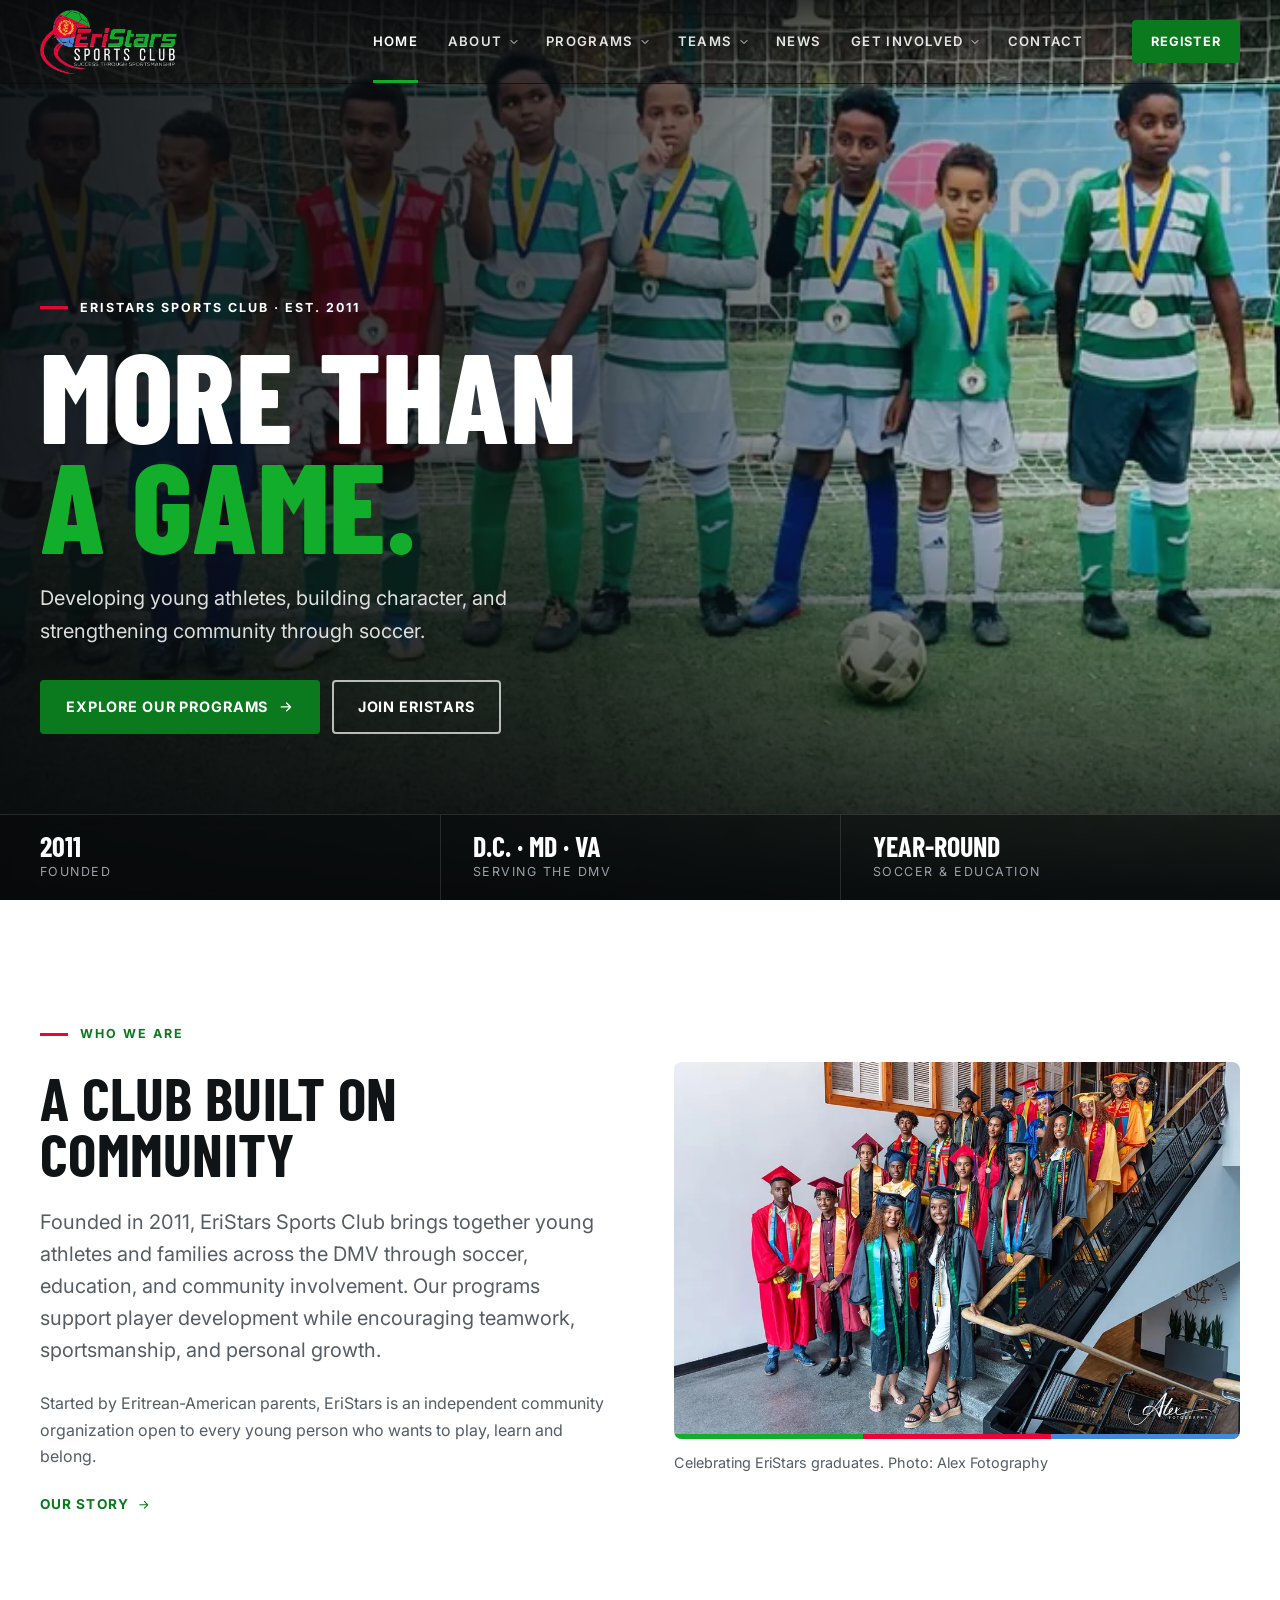
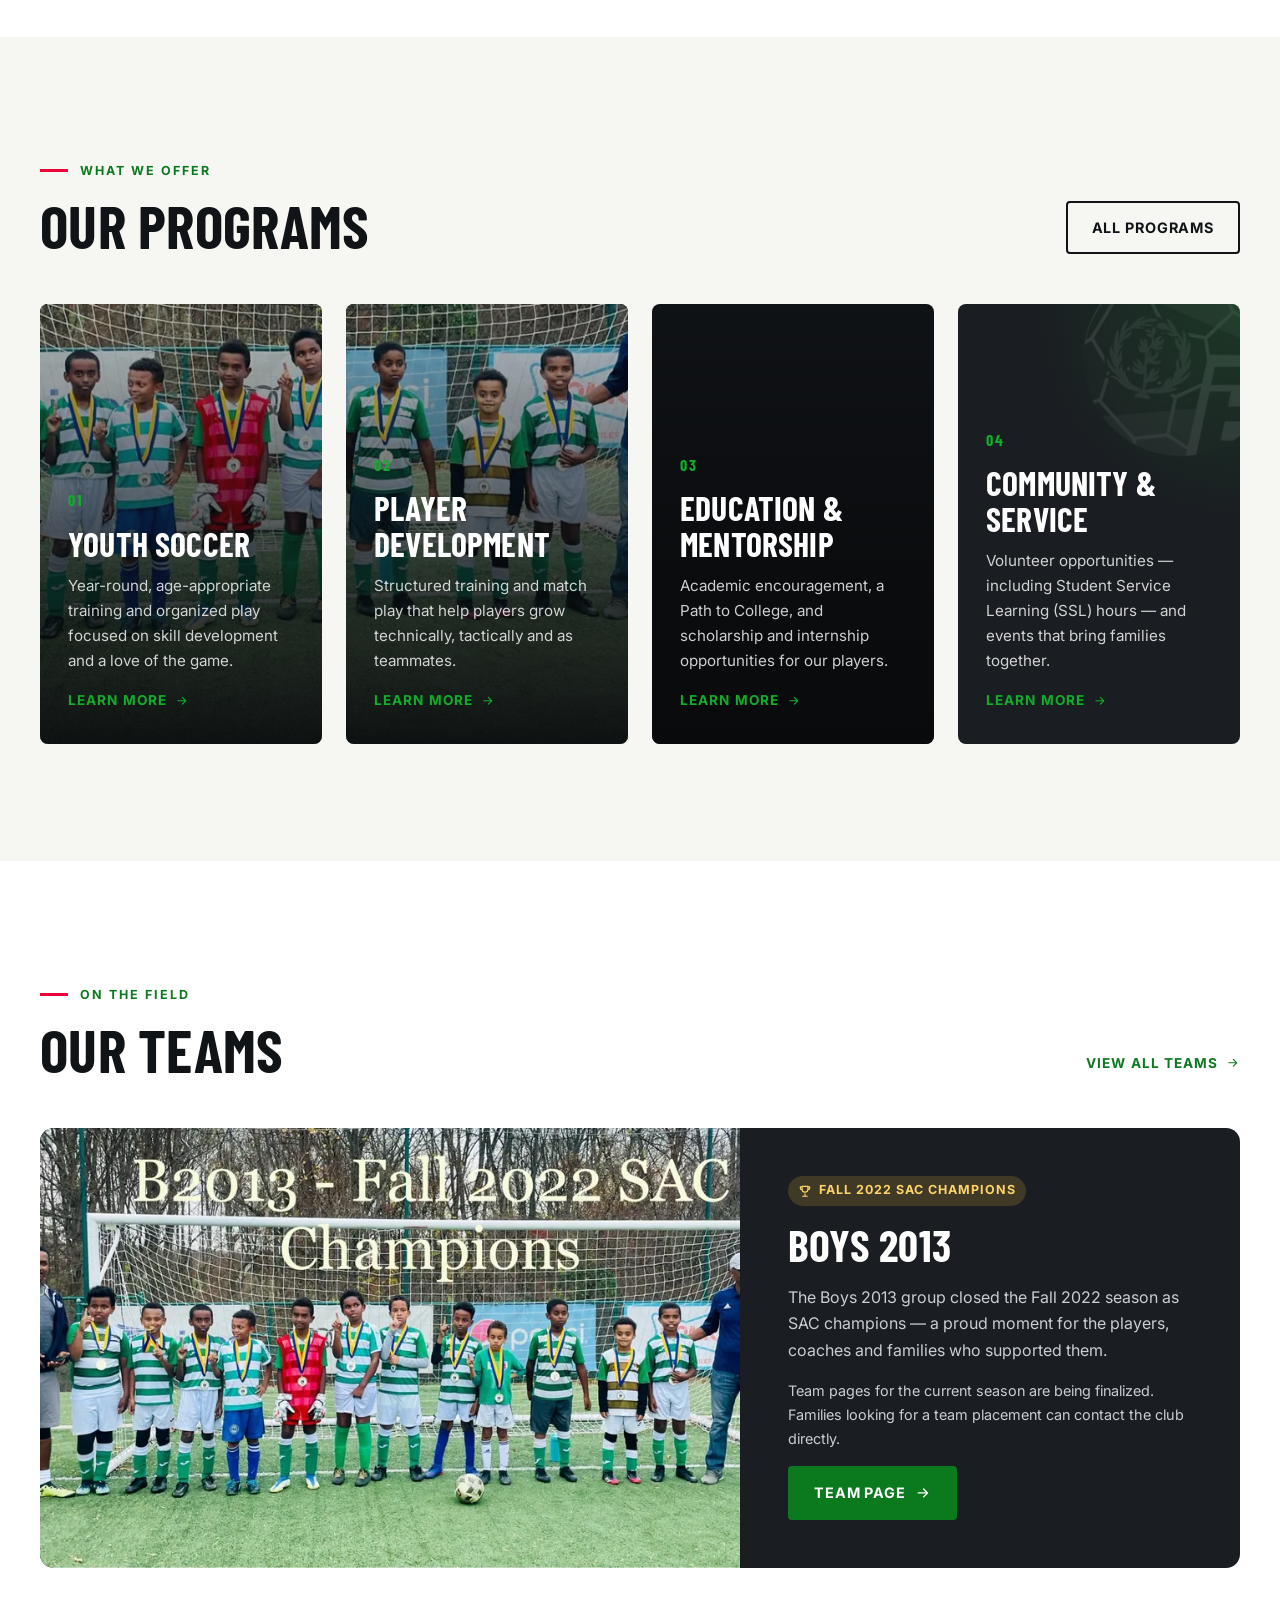
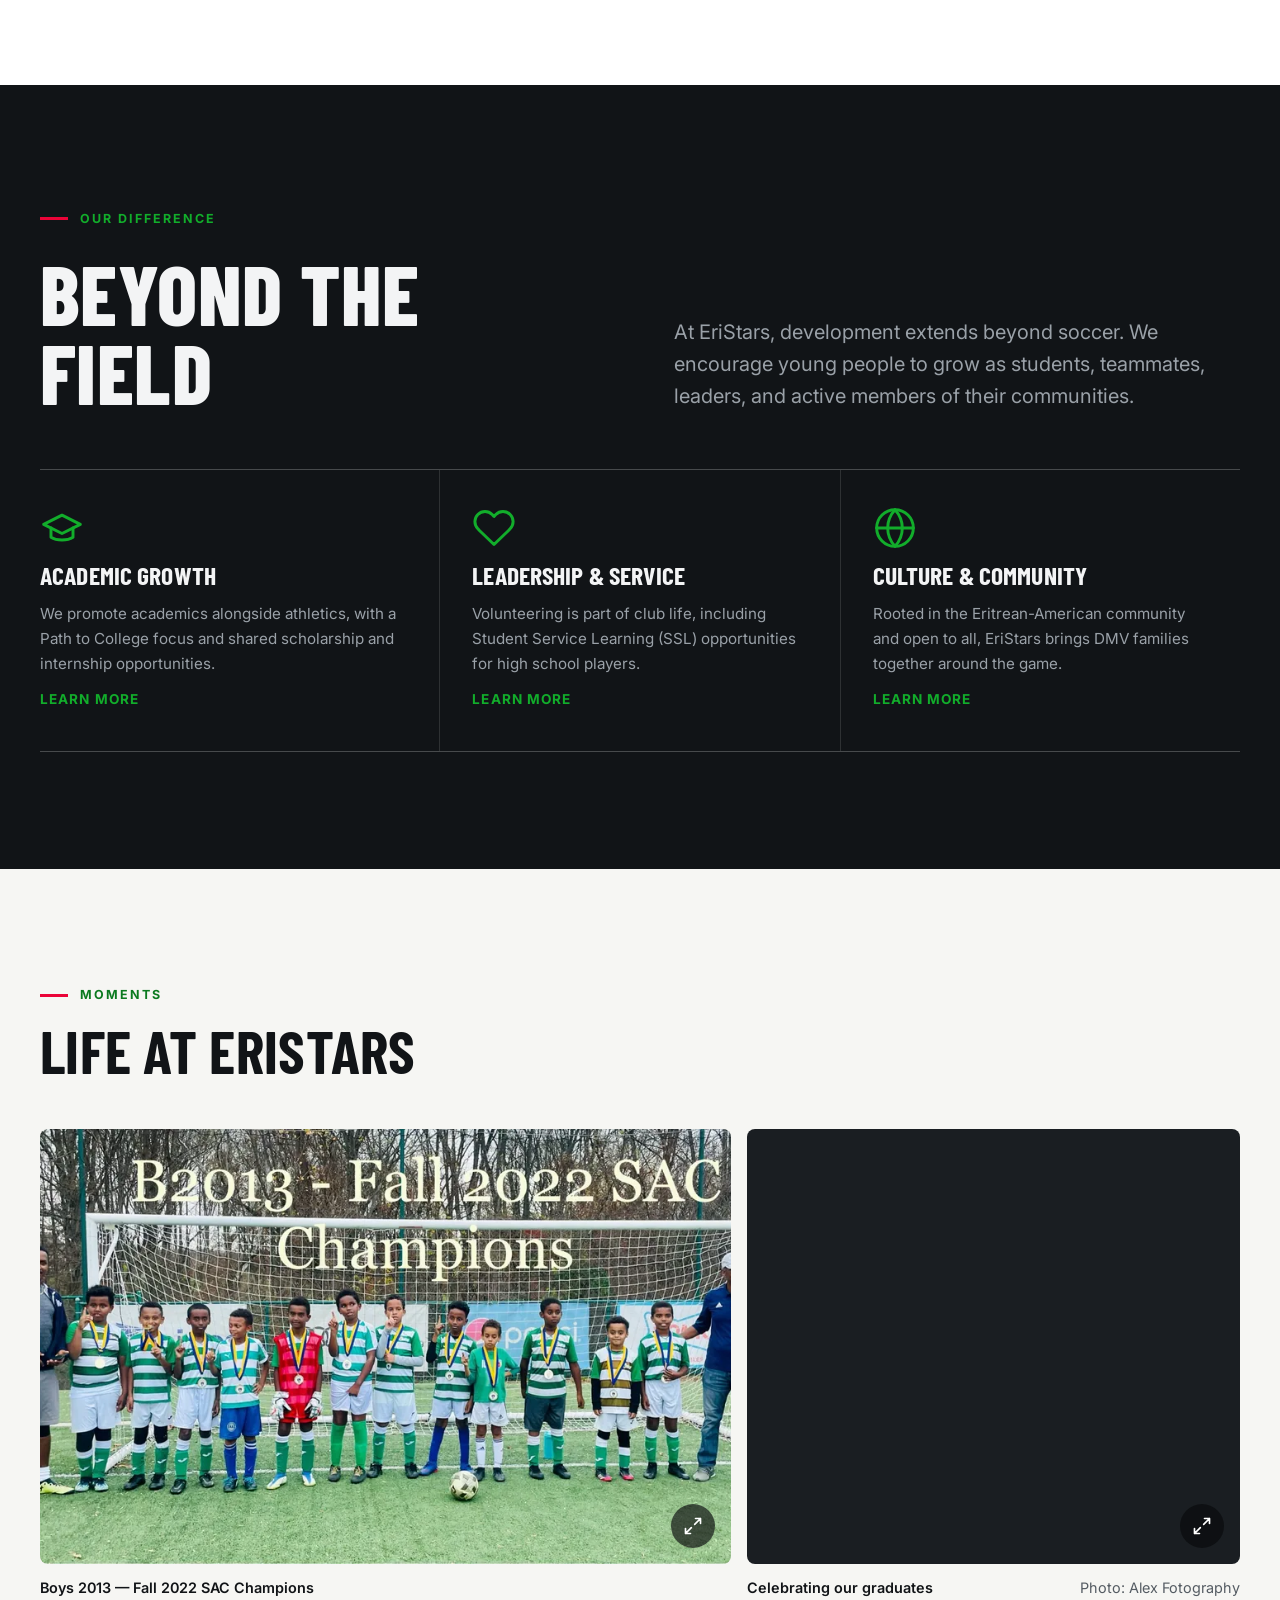
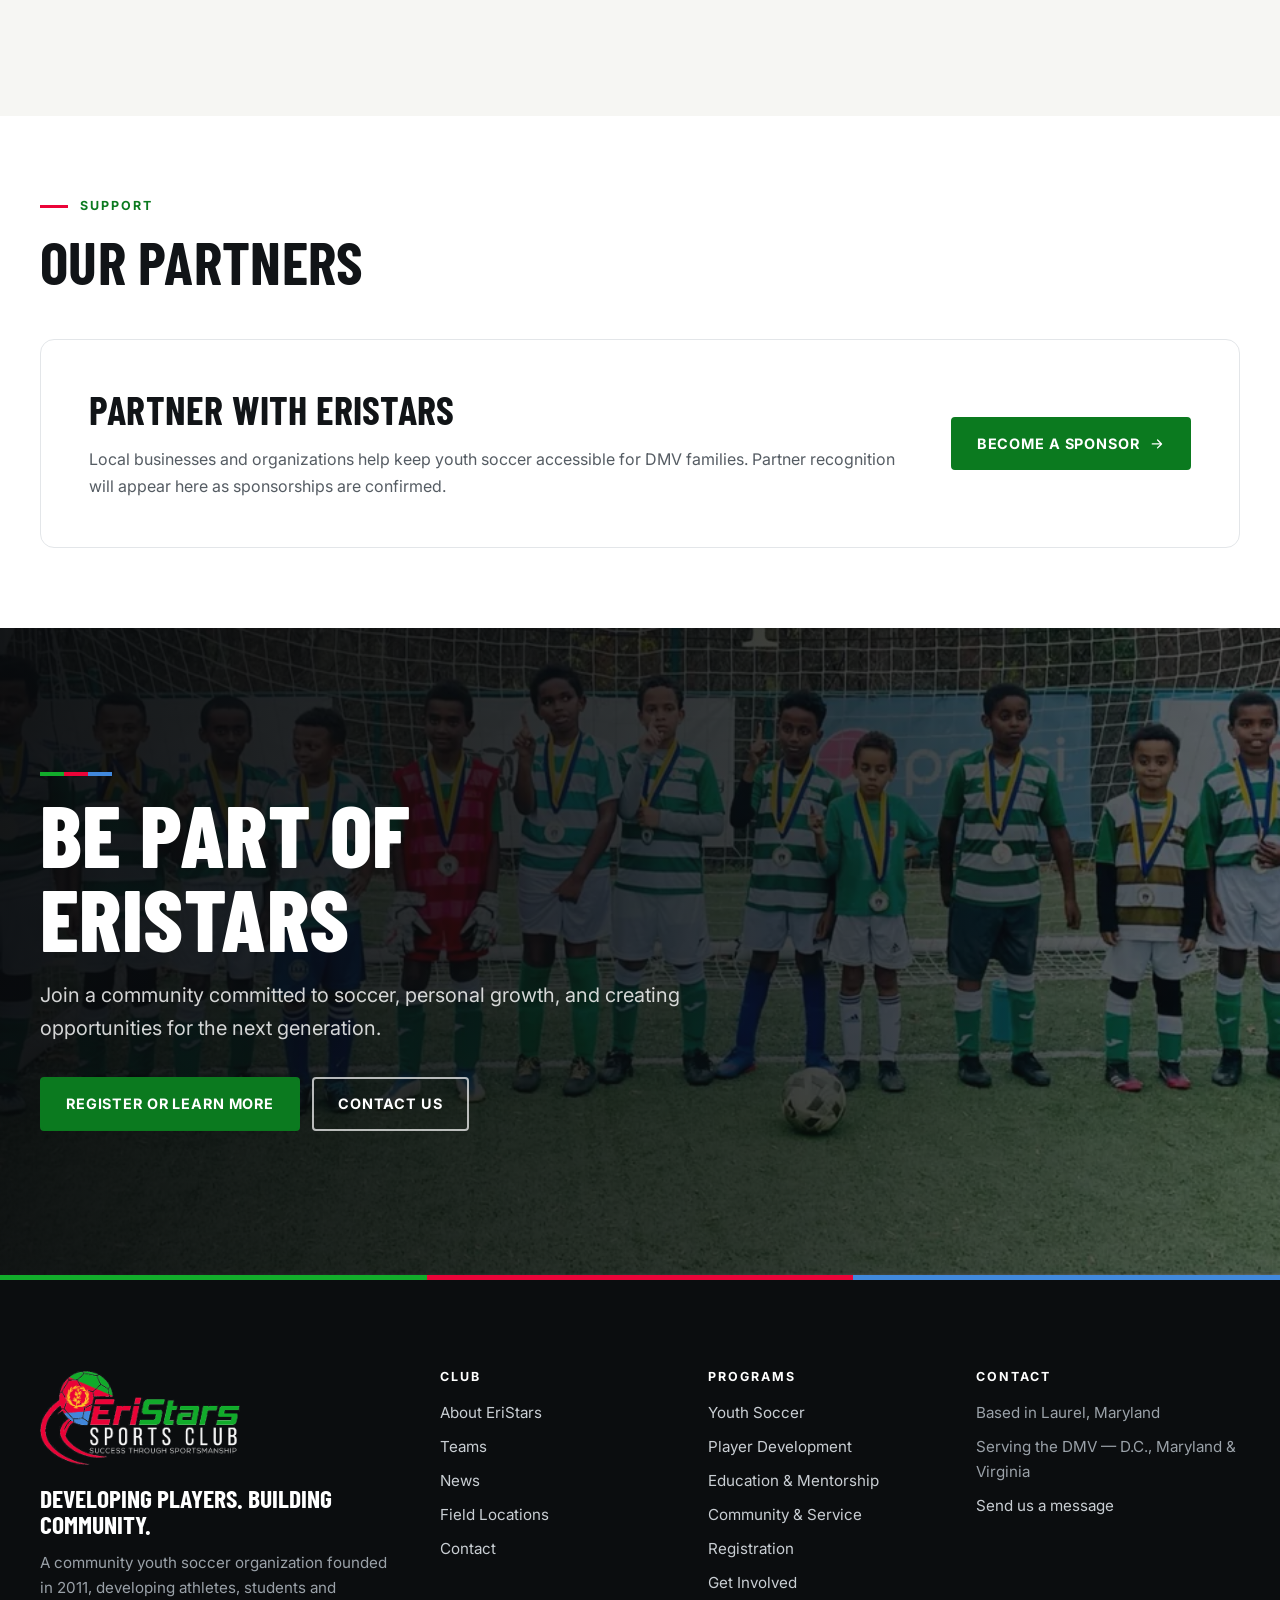
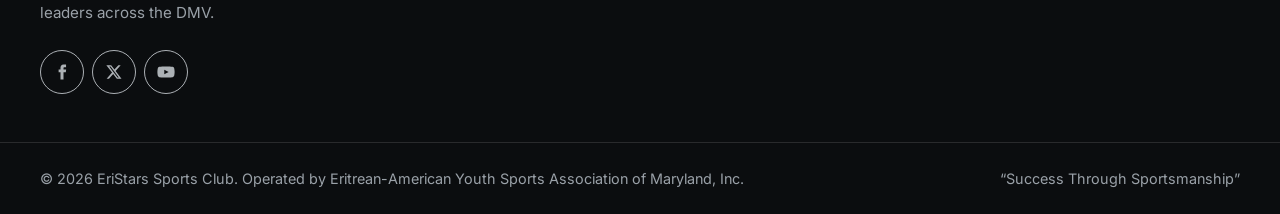
==== commit 6931ecec: "Update index.html" ====
--- a/index.html
+++ b/index.html
@@ -87,7 +87,7 @@
           <span class="eyebrow">Who we are</span>
           <h2 id="intro-title">A club built on community</h2>
           <p class="lead">Founded in 2011, EriStars Sports Club brings together young athletes and families across the DMV through soccer, education, and community involvement. Our programs support player development while encouraging teamwork, sportsmanship, and personal growth.</p>
-          <p class="text-muted">Started by Eritrean-American parents, EriStars is an independent, non-political and non-religious community organization — open to every young person who wants to play, learn and belong.</p>
+          <p class="text-muted">Started by Eritrean-American parents, EriStars is an independent community organization open to every young person who wants to play, learn and belong.</p>
           <a class="link-arrow" href="about.html#story">Our story
             <svg viewBox="0 0 24 24" fill="none" stroke="currentColor" stroke-width="2" stroke-linecap="round" stroke-linejoin="round" aria-hidden="true"><path d="M5 12h14M13 6l6 6-6 6"/></svg>
           </a>
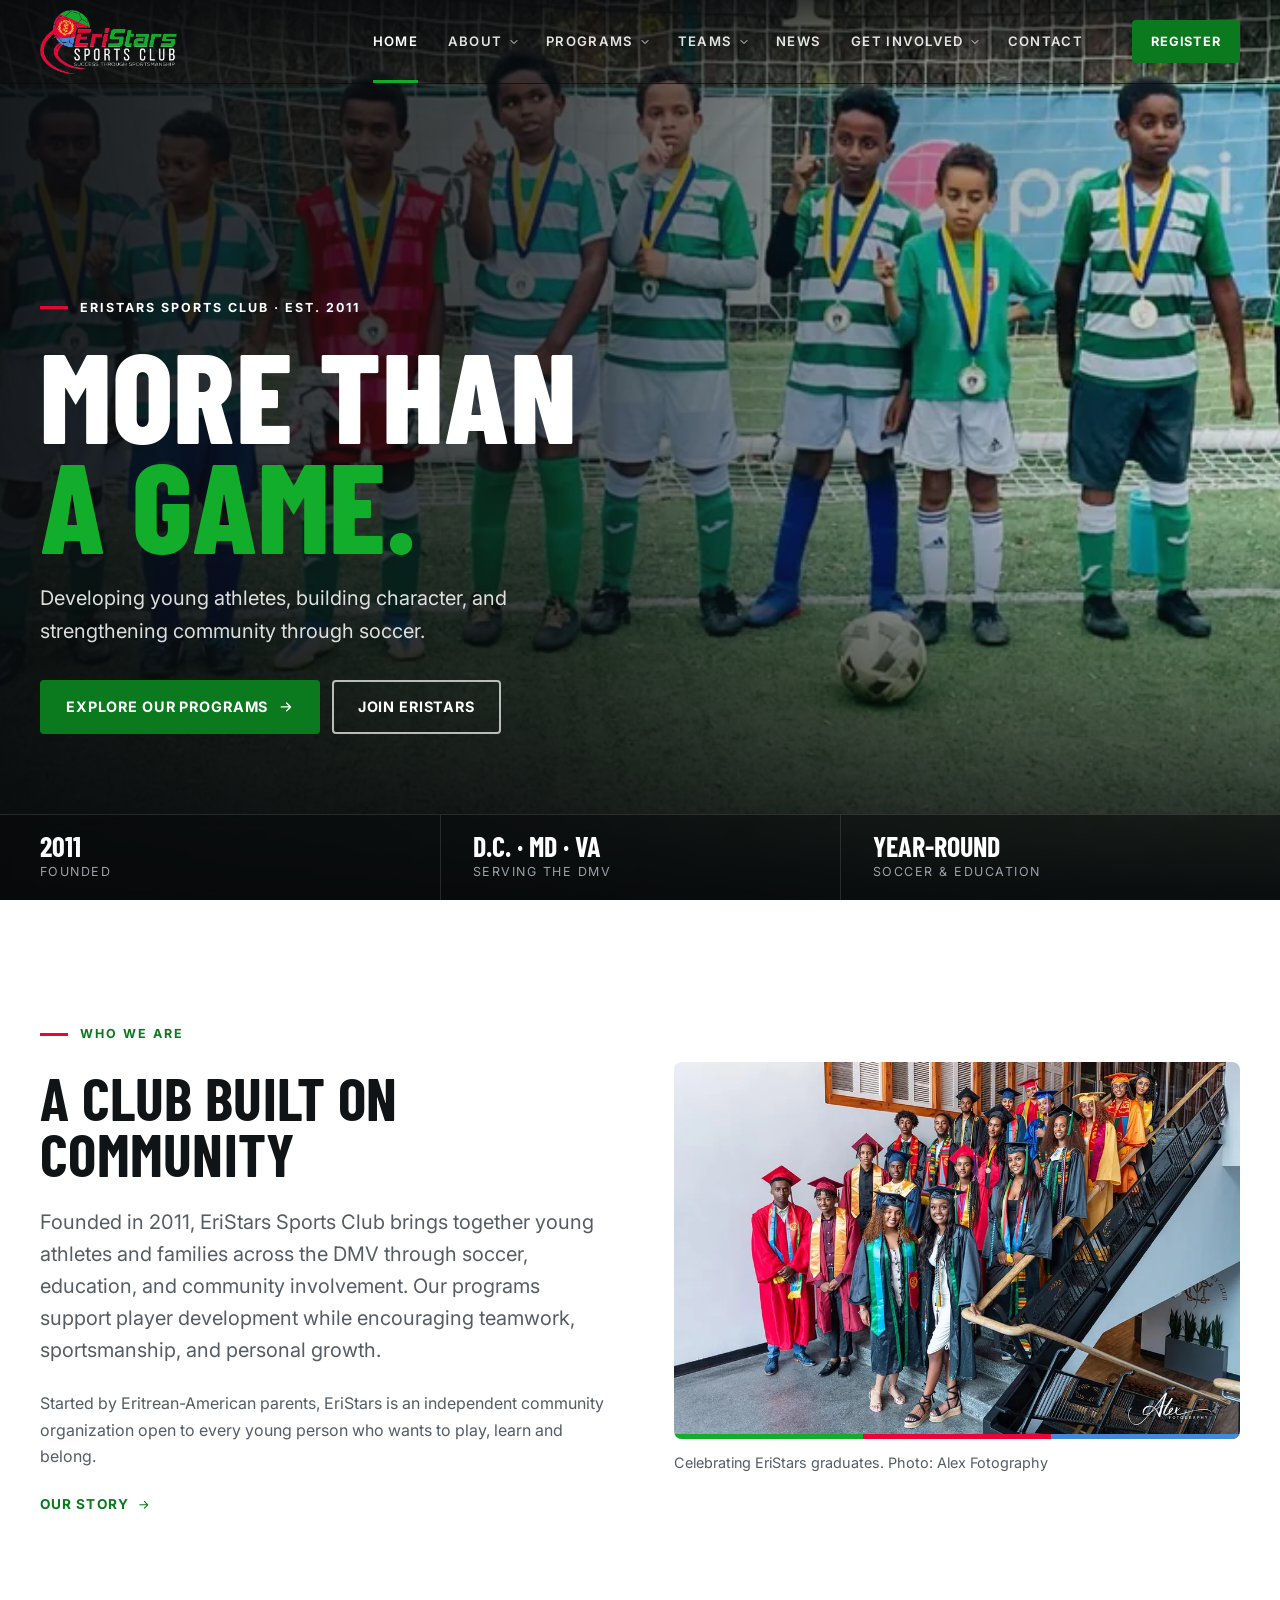
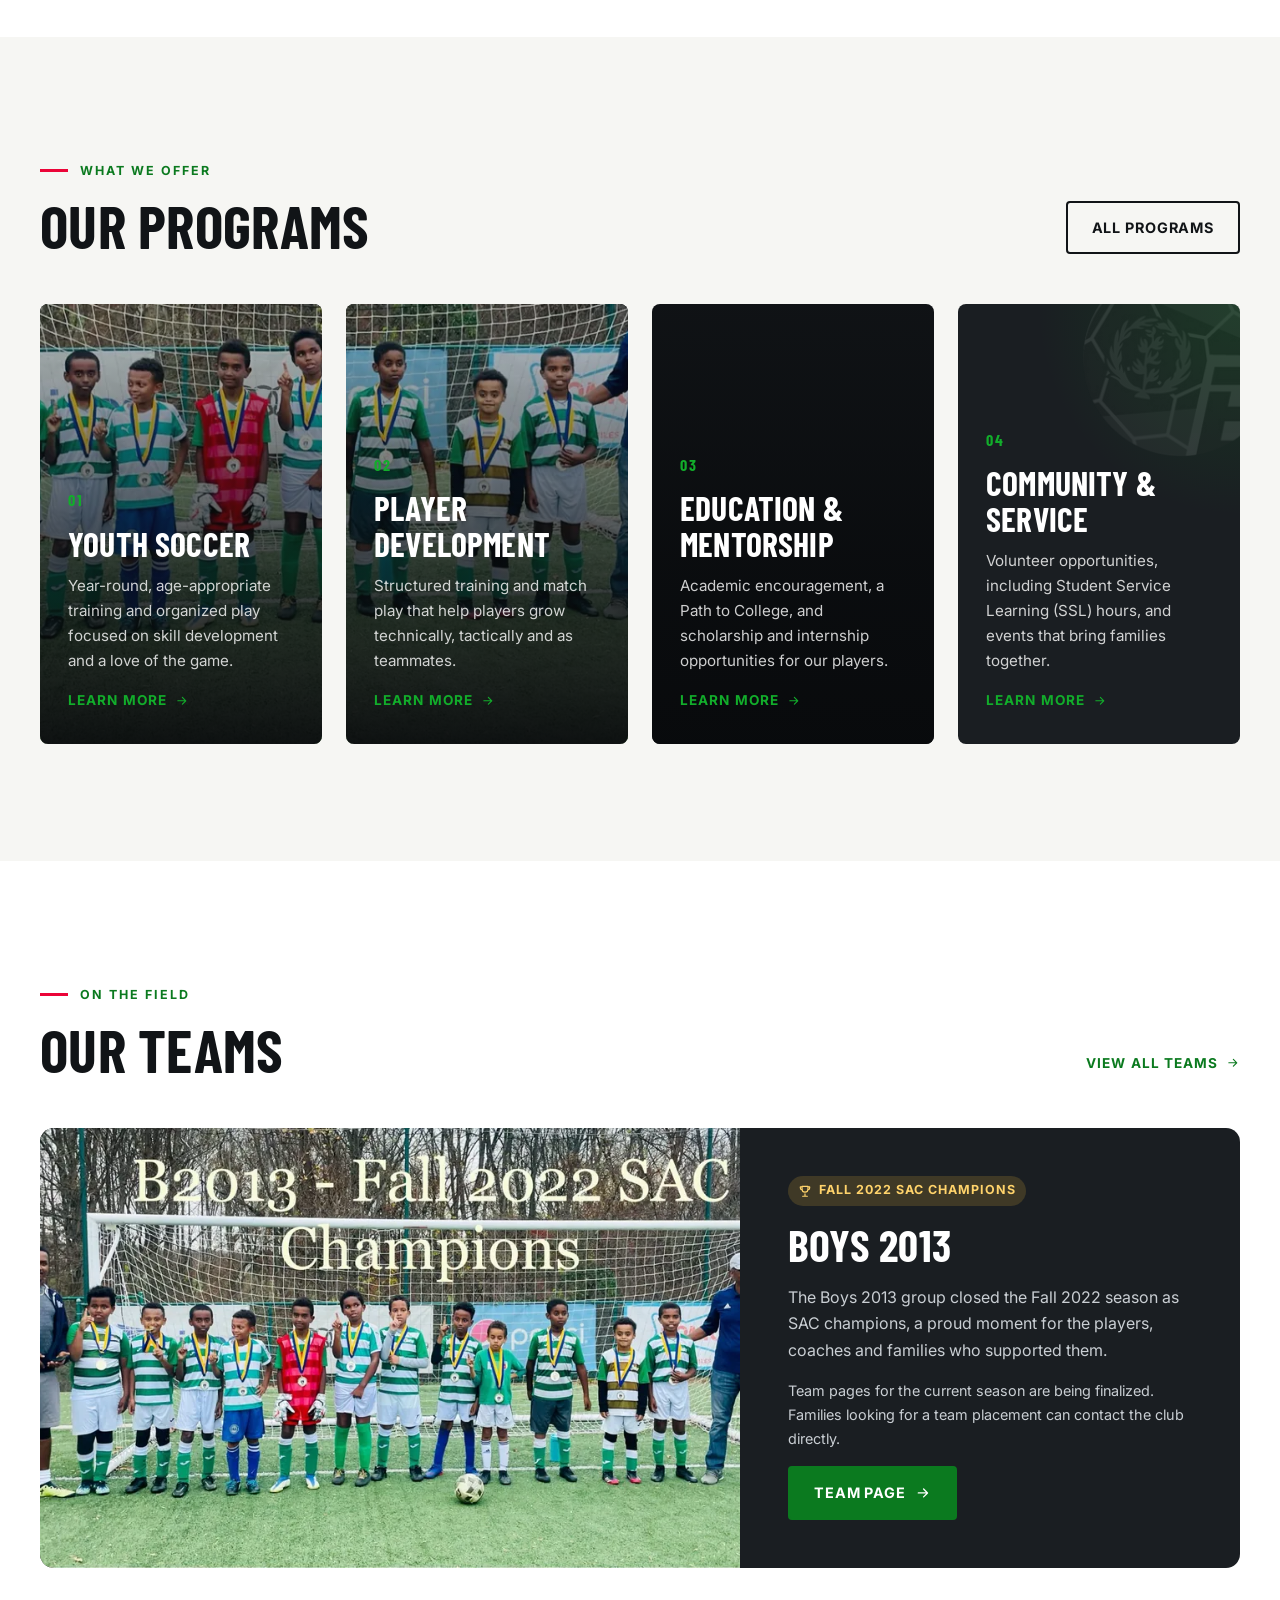
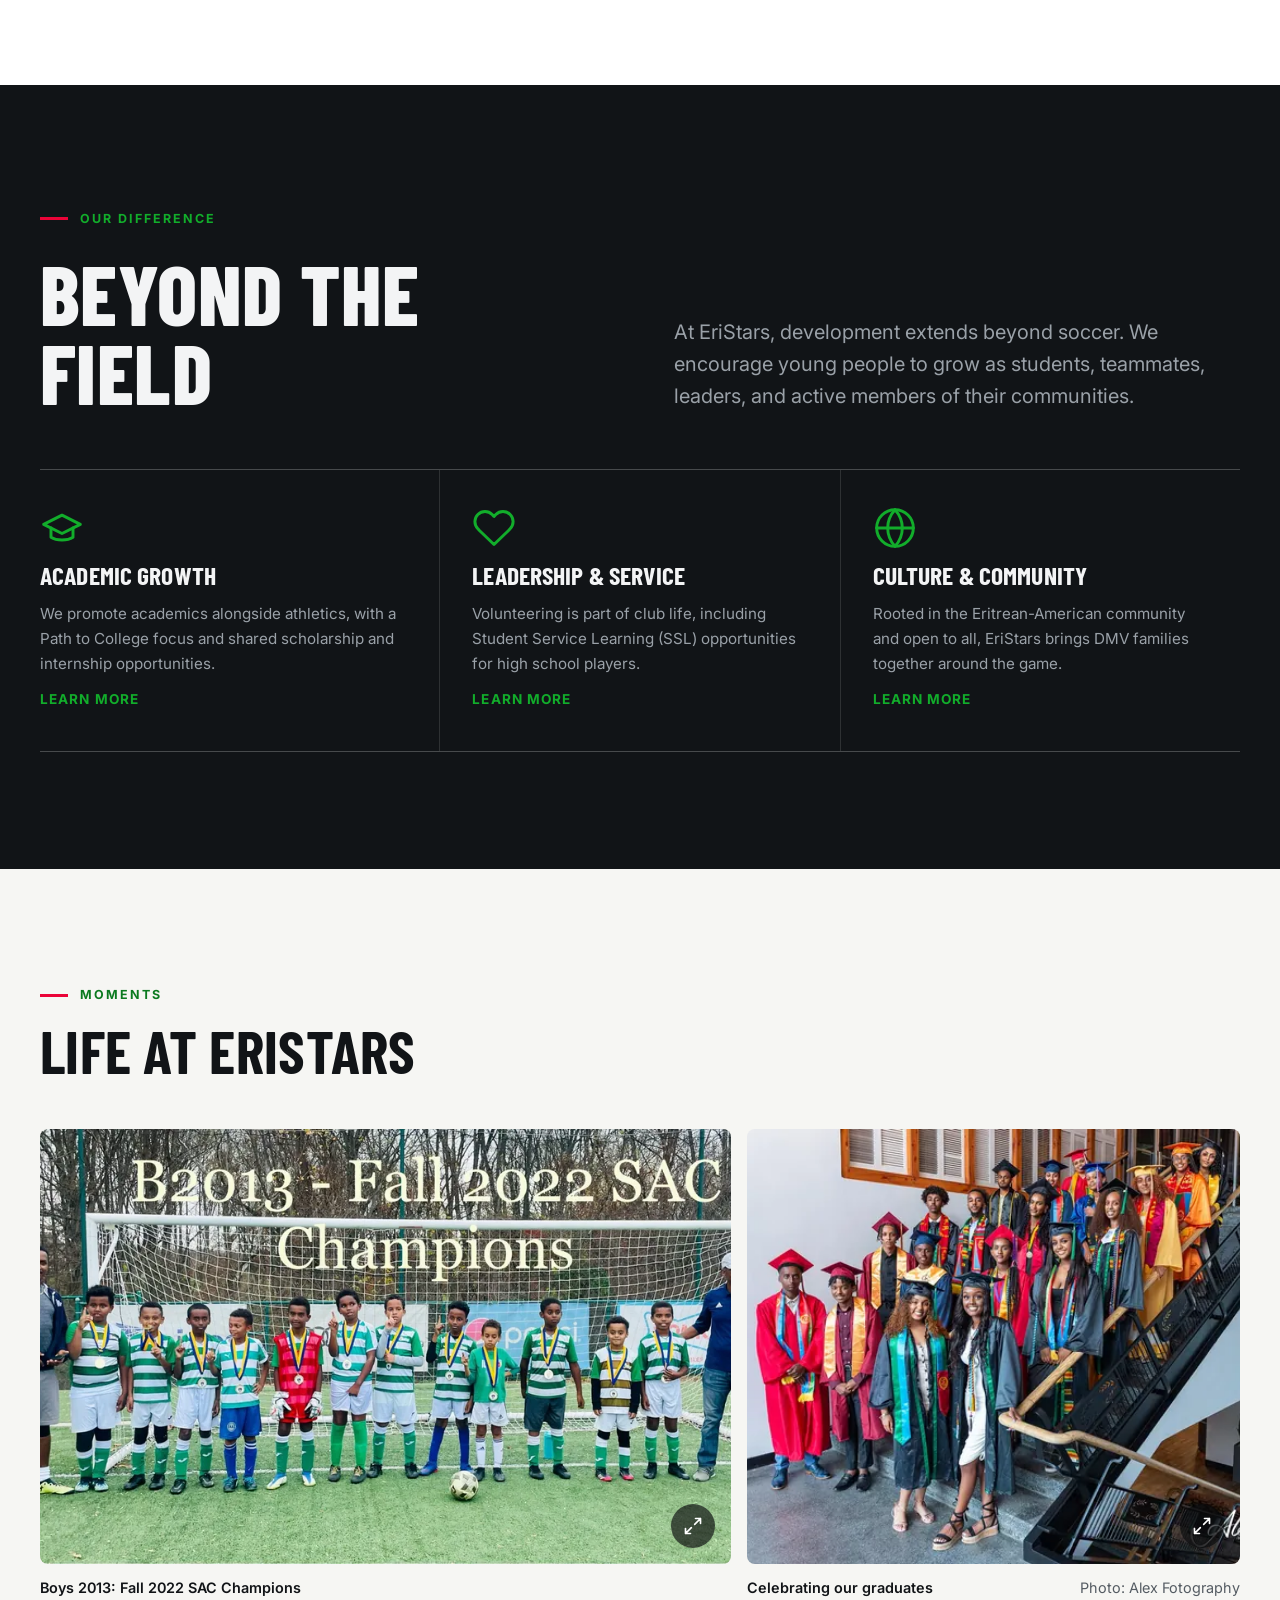
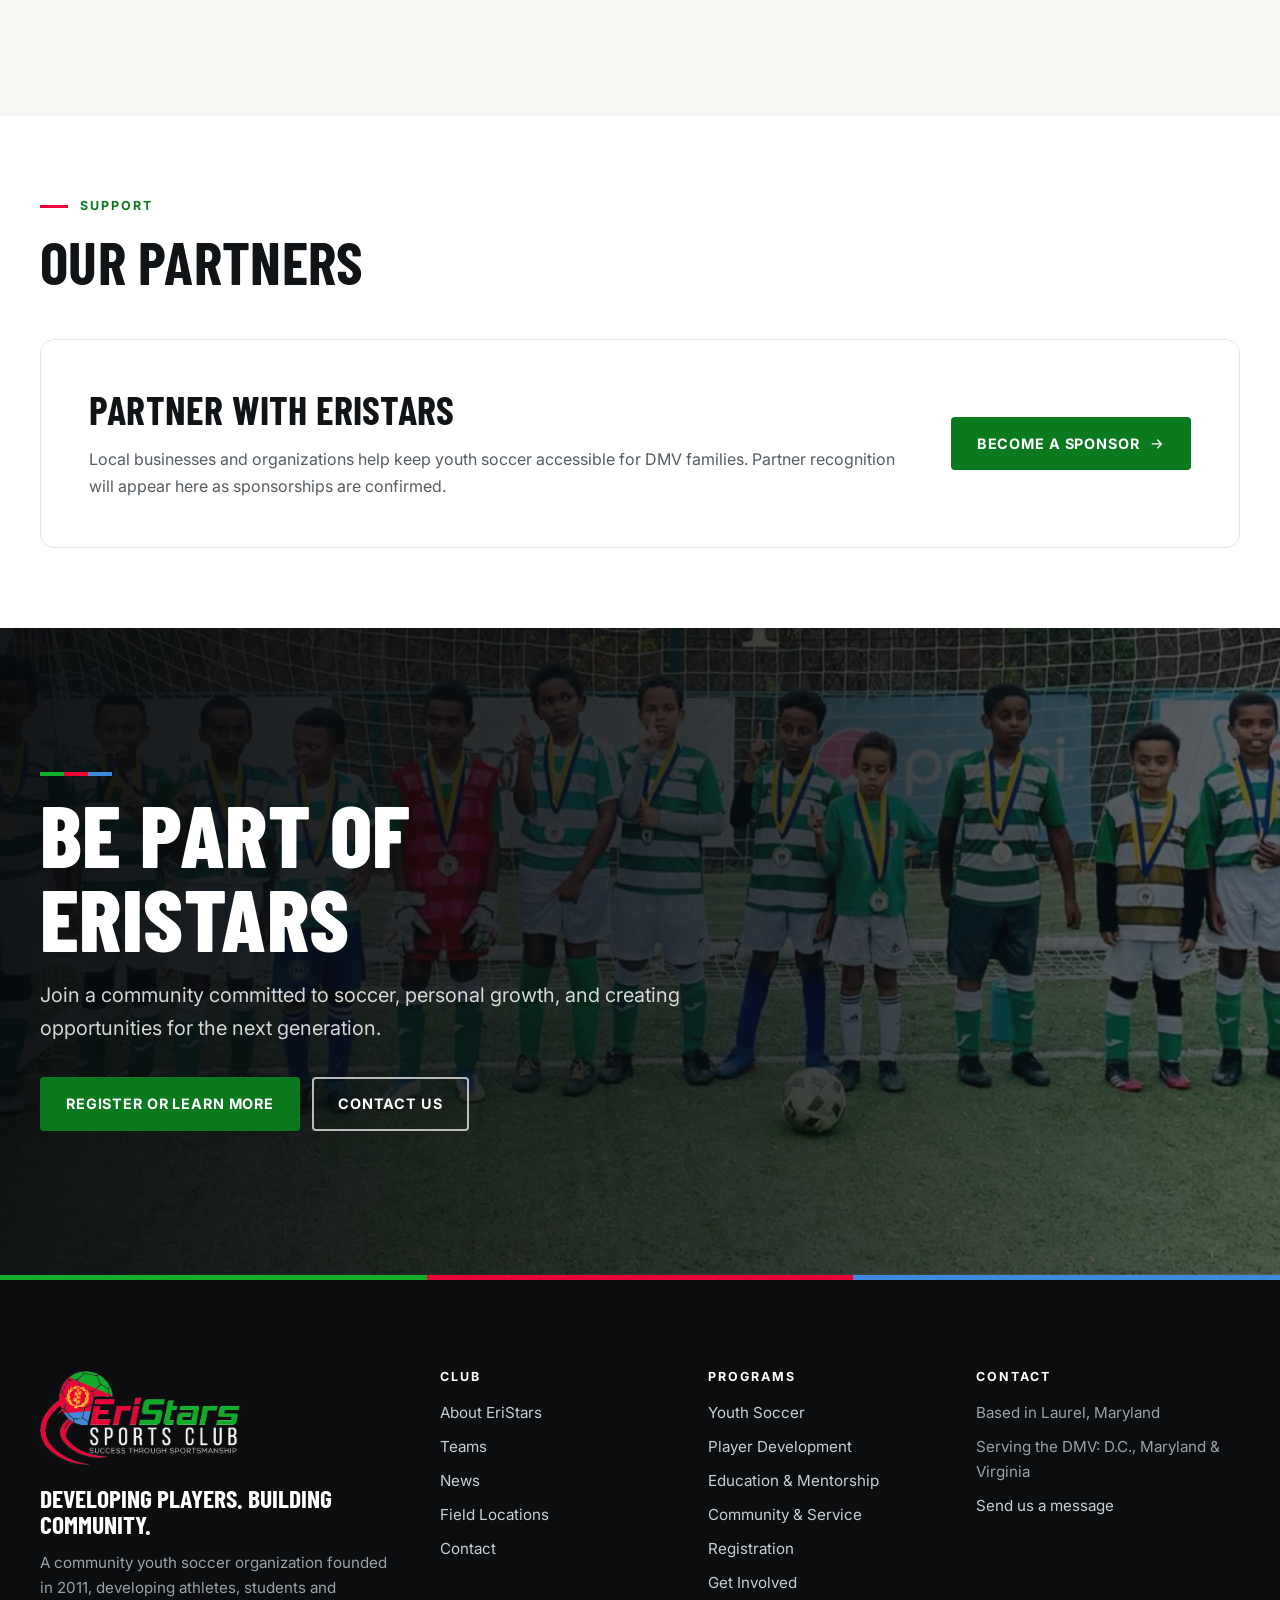
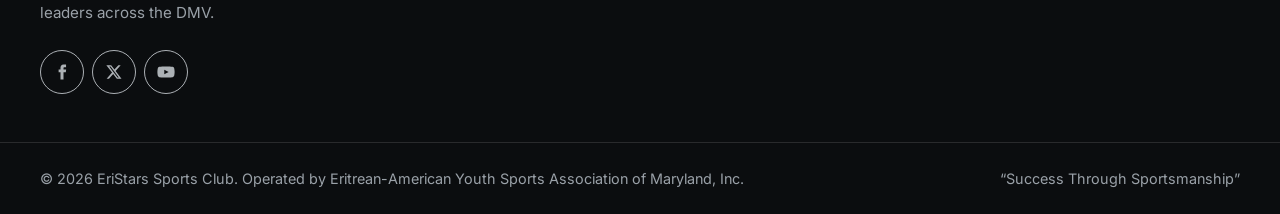
==== commit 18d02e7f: "-" ====
--- a/index.html
+++ b/index.html
@@ -8,7 +8,7 @@
   <meta name="theme-color" content="#0b0d0f">
   <meta property="og:type" content="website">
   <meta property="og:site_name" content="EriStars Sports Club">
-  <meta property="og:title" content="EriStars Sports Club — More Than a Game">
+  <meta property="og:title" content="EriStars Sports Club | More Than a Game">
   <meta property="og:description" content="Developing young athletes, building character, and strengthening community through soccer across the DMV.">
   <meta property="og:image" content="assets/images/team-hero-1200.jpg">
   <meta name="twitter:card" content="summary_large_image">
--- a/assets/css/tokens.css
+++ b/assets/css/tokens.css
@@ -6,12 +6,12 @@
 
 :root {
   /* ---- Brand (from the logo) ---- */
-  --brand-green: #12ad2b;        /* "Stars" wordmark green — accents on dark backgrounds */
+  --brand-green: #12ad2b;        /* "Stars" wordmark green: accents on dark backgrounds */
   --brand-green-700: #0b7a1f;    /* AA-contrast green for buttons & text on light backgrounds */
   --brand-green-800: #086418;    /* hover / pressed */
-  --brand-red: #eb0438;          /* "Eri" wordmark red — used sparingly */
+  --brand-red: #eb0438;          /* "Eri" wordmark red: used sparingly */
   --brand-red-700: #c4022e;
-  --brand-blue: #4189dd;         /* ball / flag blue — identity stripe only */
+  --brand-blue: #4189dd;         /* ball / flag blue: identity stripe only */
 
   /* ---- Neutrals ---- */
   --ink-950: #0b0d0f;            /* deepest background */
--- a/assets/css/main.css
+++ b/assets/css/main.css
@@ -1,5 +1,5 @@
 /* ==========================================================================
-   EriStars Sports Club — main stylesheet
+   EriStars Sports Club: main stylesheet
    Order: base → layout → typography → buttons → header → heroes → sections
           → components → footer → utilities
    All colors / sizes come from tokens.css.
@@ -93,7 +93,7 @@
 .eyebrow::before { content: ""; width: 28px; height: 3px; background: var(--brand-red); flex: none; }
 .section--dark .eyebrow, .on-dark .eyebrow { color: var(--brand-green); }
 
-/* Tri-color identity stripe — echoes the ball/flag in the logo */
+/* Tri-color identity stripe: echoes the ball/flag in the logo */
 .stripe { display: flex; height: 4px; width: 72px; }
 .stripe::before, .stripe::after, .stripe span { content: ""; flex: 1; }
 .stripe::before { background: var(--brand-green); }
